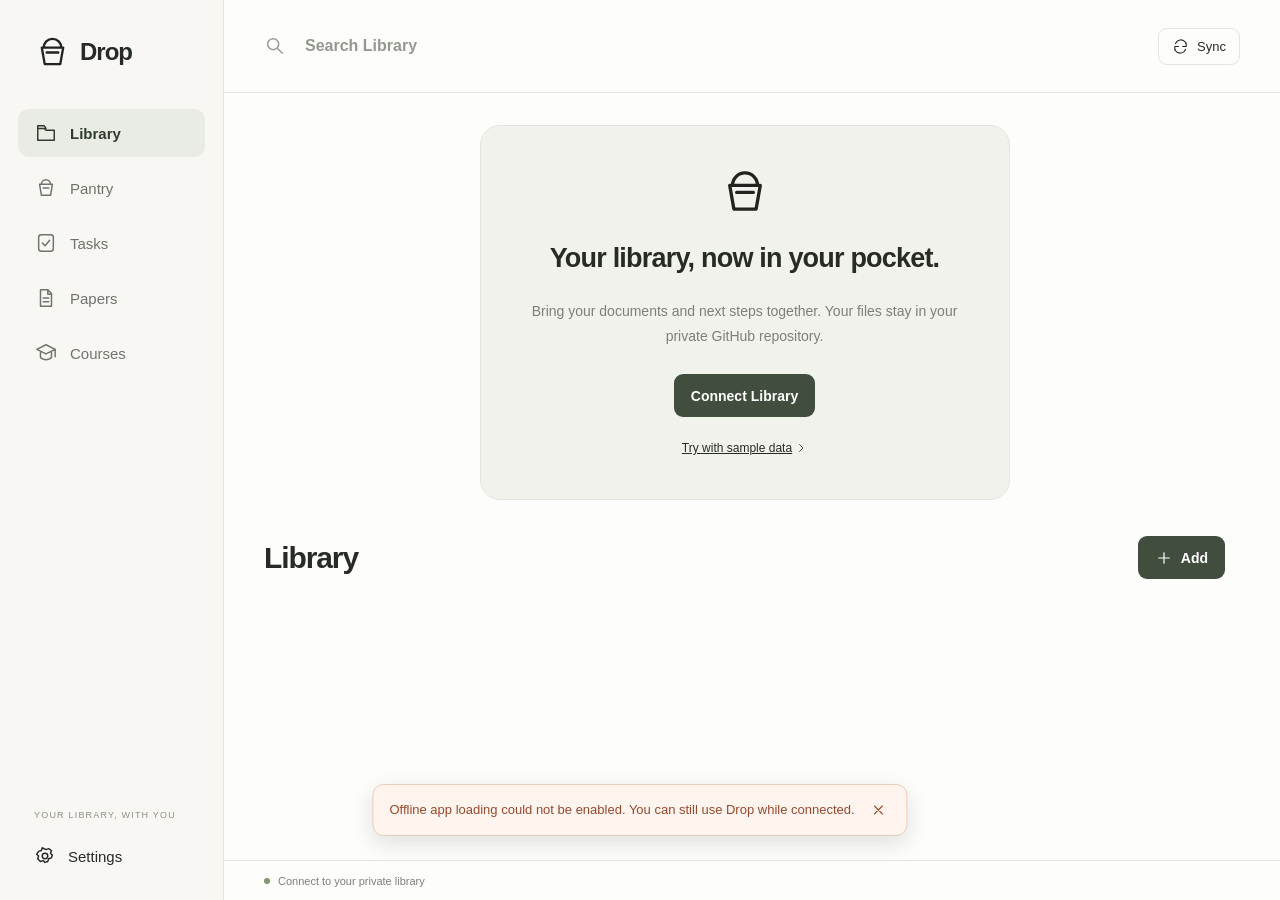
==== index.html @ e24da5ae "Publish Drop mobile preview 0.1.0" ====
<!doctype html>
<html lang="en">
  <head>
    <meta charset="UTF-8" />
    <meta name="viewport" content="width=device-width, initial-scale=1, viewport-fit=cover" />
    <meta name="theme-color" content="#f8f7f4" />
    <meta name="description" content="Your Drop library, ready when you are." />
    <meta name="referrer" content="no-referrer" />
    <meta name="apple-mobile-web-app-capable" content="yes" />
    <meta http-equiv="Content-Security-Policy" content="default-src 'self'; script-src 'self'; style-src 'self' 'unsafe-inline'; img-src 'self' blob: data:; media-src 'self' blob:; connect-src 'self' https://api.github.com ws://127.0.0.1:*; worker-src 'self' blob:; object-src 'none'; frame-src 'self' blob:; base-uri 'self'; form-action 'none'" />
    <link rel="manifest" href="./manifest.webmanifest" />
    <link rel="icon" href="./bucket.svg" type="image/svg+xml" />
    <link rel="apple-touch-icon" href="./icon-180.png" />
    <title>Drop</title>
    <script type="module" crossorigin src="./assets/index-BGeo8nPd.js"></script>
    <link rel="stylesheet" crossorigin href="./assets/index-CR_h5uVX.css">
  </head>
  <body>
    <div id="app"></div>
    <dialog id="dialog"></dialog>
    <div id="announcements" role="status" aria-live="polite"></div>
  </body>
</html>
---- assets/index-CR_h5uVX.css ----
:root{font-family:-apple-system,BlinkMacSystemFont,Segoe UI,sans-serif;color:#272b26;background:#f8f7f4;font-synthesis:none;font-size:15px;--muted:#7c8077;--line:#e4e5de;--accent:#414e3d;--surface:#fff;--radius:14px}.checkbox-label{display:flex;align-items:center;gap:10px;font-size:13px}.checkbox-label input{width:19px;min-height:19px;height:19px;margin:0;accent-color:#414e3d}*{box-sizing:border-box}body{margin:0}button,input,select,textarea{font:inherit}button,a,input,textarea,select{-webkit-tap-highlight-color:transparent}button{cursor:pointer}button:disabled{opacity:.5;cursor:wait}button,a{touch-action:manipulation}button{border:0;background:none;color:inherit}a{color:inherit}svg{width:22px;height:22px;fill:none;stroke:currentColor;stroke-width:1.6;stroke-linecap:round;stroke-linejoin:round;flex-shrink:0}button:focus-visible,a:focus-visible{outline:3px solid #899b77;outline-offset:3px}input:focus,textarea:focus,select:focus{outline:2px solid #899b77;outline-offset:1px}#app{display:grid;grid-template-columns:224px 1fr;height:100vh;height:100dvh;overflow:hidden}.sidebar{padding:34px 18px 24px;border-right:1px solid var(--line);display:flex;flex-direction:column}.brand{display:flex;gap:10px;align-items:center;text-decoration:none;font-size:24px;font-weight:650;letter-spacing:-1px;padding:0 17px 40px}.brand img{width:35px;height:35px}.sidebar nav{display:grid;gap:7px}.sidebar nav button{display:flex;align-items:center;gap:13px;padding:13px 17px;border-radius:11px;text-align:left;color:#6e746b}.sidebar nav button.active{background:#e9ece4;color:#303b2d;font-weight:600}.sidebar nav small{margin-left:auto;background:#dce3d6;border-radius:5px;padding:2px 6px}.sidebar nav small:empty{display:none}.sidebar-bottom{margin-top:auto;display:grid;gap:16px;padding:0 16px}.device-caption{font-size:9px;letter-spacing:1.2px;color:#8c9186}.sidebar-bottom button{display:flex;gap:12px;align-items:center;padding:9px 0}.mobile-brand,.mobile-settings,.bottom-nav{display:none}main{min-width:0;display:flex;flex-direction:column;background:#fdfdfb}.topbar{display:flex;gap:20px;align-items:center;justify-content:space-between;padding:24px 40px;border-bottom:1px solid var(--line);min-height:85px}.search-box{display:flex;align-items:center;gap:11px;color:#979c91;width:min(420px,70%)}.search-box input{border:0;background:none;width:100%;padding:8px;color:#272b26;outline-offset:0}.search-box input::placeholder{color:#94998f}.sync-button{display:flex;align-items:center;gap:8px;border:1px solid var(--line);border-radius:9px;padding:9px 13px;font-size:13px}.sync-button svg{width:17px;height:17px}.content-scroll{flex:1;overflow:auto;padding:32px 40px 50px;overscroll-behavior:contain;scrollbar-gutter:stable}.page-heading{display:flex;align-items:center;justify-content:space-between;margin-bottom:30px;gap:15px}.page-heading h1{font-size:30px;letter-spacing:-1.1px;font-weight:600;margin:0}.page-heading p{margin:8px 0 0;color:var(--muted);font-size:14px}.page-heading p:empty{display:none}.primary{display:inline-flex;align-items:center;justify-content:center;gap:8px;background:var(--accent);color:#fff;border-radius:9px;padding:11px 17px;text-decoration:none;font-size:14px;font-weight:550;min-height:43px}.primary svg{width:18px;height:18px}.secondary{border:1px solid var(--line);background:#fff;border-radius:8px;padding:10px 14px;min-height:42px}.icon-button{width:42px;height:42px;display:inline-flex;justify-content:center;align-items:center;border-radius:9px}.icon-button:hover,.text-button:hover{background:#eef0e9}.text-button{padding:10px;display:inline-flex;align-items:center;gap:8px;border-radius:8px}.folder-grid{display:grid;grid-template-columns:repeat(auto-fill,minmax(210px,1fr));gap:14px;margin-bottom:34px}.folder-card{display:grid;grid-template-columns:1fr auto;gap:8px;text-align:left;border:1px solid var(--line);border-radius:var(--radius);padding:21px;background:var(--surface)}.folder-card>svg:first-child{width:30px;height:30px;color:#738268;margin-bottom:12px;grid-column:1/-1}.folder-card strong{font-size:15px;font-weight:550}.folder-card small{color:var(--muted);font-size:12px;grid-column:1;grid-row:3}.folder-card>svg:last-child{grid-row:2/4;grid-column:2;width:15px;color:#9a9f94;align-self:center}.folder-card:hover{border-color:#b4bea9;background:#fafbf7}.list-label{font-size:12px;color:var(--muted);padding:0 0 12px;border-bottom:1px solid var(--line);display:flex;gap:9px}.list-label span{font-size:11px;padding:1px 5px;background:#eeefe9;border-radius:5px}.file-row{width:100%;display:flex;align-items:center;gap:16px;text-align:left;padding:18px 4px;border-bottom:1px solid #eeefe9}.file-row:hover{background:#f3f5ee}.file-icon{width:42px;height:46px;display:grid;place-items:center;background:#f0f1eb;border-radius:9px;color:#78836e}.file-title{min-width:0;flex:1}.file-title strong{font-size:14px;font-weight:500;display:block;overflow-wrap:anywhere}.file-title small{display:block;color:var(--muted);font-size:12px;margin-top:6px}.file-row>svg{width:15px;color:#9a9f94}.empty{text-align:center;max-width:360px;margin:65px auto;color:var(--muted)}.empty>svg{width:38px;height:38px;color:#939d89}.empty h2{font-size:18px;font-weight:500;letter-spacing:-.3px;color:#555f4e;margin:18px 0 9px}.empty p{font-size:14px;line-height:1.7;margin:0}.breadcrumbs{display:flex;align-items:center;gap:6px;font-size:12px;color:var(--muted);margin-bottom:9px}.breadcrumbs:empty{display:none}.breadcrumbs button{padding:4px}.segmented{display:inline-flex;gap:4px;padding:4px;background:#eff0eb;border-radius:10px;margin-bottom:23px}.segmented button{font-size:13px;padding:8px 17px;border-radius:7px;color:#777e6f}.segmented .selected{background:#fff;color:#394333;box-shadow:0 1px 3px #1525100c}.task-list{border-top:1px solid var(--line)}.task-row{display:flex;align-items:flex-start;gap:15px;padding:23px 0;border-bottom:1px solid var(--line)}.task-check{width:23px;height:23px;border:1.5px solid #c7cebd;border-radius:7px;margin-top:2px;padding:2px;flex-shrink:0}.task-check.checked{background:#607153;border-color:#607153;color:#fff}.task-check svg{width:17px;height:17px}.task-body{flex:1;text-align:left;min-width:0;padding:0}.task-body strong{font-size:16px;font-weight:500;line-height:1.5;overflow-wrap:anywhere}.task-body p{font-size:13px;color:var(--muted);line-height:1.6;margin:6px 0 0;white-space:nowrap;overflow:hidden;text-overflow:ellipsis}.task-meta{display:flex;gap:10px;align-items:center;font-size:11px;color:var(--muted);margin-top:11px}.task-meta:empty{display:none}.due{background:#f0f2e9;color:#657553;border-radius:5px;padding:4px 7px}.due.overdue{background:#faeee5;color:#aa714c}.task-row>.icon-button{margin-top:-7px;color:#929a89}.task-row:has(.checked) strong{text-decoration:line-through;color:#8a9182}#sync-status{font-size:11px;color:var(--muted);display:flex;align-items:center;gap:8px;padding:12px 40px;border-top:1px solid var(--line);min-height:40px}#sync-status.warning{color:#935b3e;background:#fff9f3}#sync-status button{margin-left:auto;font-size:20px;padding:0 7px}.status-dot{width:6px;height:6px;background:#829570;border-radius:50%;flex-shrink:0}.status-dot.pending{background:#bd925d}.status-dot.busy{animation:pulse 1s infinite}.demo-banner{display:flex;gap:12px;justify-content:space-between;align-items:center;font-size:12px;padding:10px 14px;background:#eeefe7;color:#737d64;border-radius:8px;margin-bottom:26px}.demo-banner button{text-decoration:underline;font-size:12px}.connect-card{max-width:530px;padding:40px 32px;background:#f1f2ec;border:1px solid var(--line);border-radius:20px;margin:0 auto 36px;text-align:center}.connect-card img{width:50px}.connect-card h2{font-size:27px;letter-spacing:-.8px;font-weight:550;line-height:1.3}.connect-card p{font-size:14px;line-height:1.8;color:var(--muted);margin-bottom:25px}.connect-card>a{display:flex;justify-content:center;align-items:center;font-size:12px;gap:3px;margin-top:20px}.connect-card>a svg{width:12px}dialog{border:1px solid var(--line);border-radius:20px;background:#fdfdfb;width:min(510px,calc(100vw - 28px));max-height:calc(100dvh - 40px);padding:32px;box-shadow:0 25px 100px #18201522;color:inherit;overscroll-behavior:contain}dialog::backdrop{background:#1a24184a;-webkit-backdrop-filter:blur(3px);backdrop-filter:blur(3px)}dialog h2{font-size:23px;letter-spacing:-.7px;margin:0 36px 20px 0;font-weight:550}dialog h3{font-size:14px;font-weight:600;margin:0 0 10px}dialog p{font-size:13px;line-height:1.7;color:#727a69}dialog .dialog-close{position:absolute;right:12px;top:12px;color:#7d8673}form{display:grid;gap:20px;margin-top:24px}label{display:grid;gap:9px;font-size:12px;font-weight:550}input,select,textarea{width:100%;border:1px solid #dfe3d7;border-radius:8px;padding:12px;background:#fff;color:inherit;font-size:16px;min-height:44px}textarea{resize:vertical;line-height:1.65;font-weight:400}input[type=file]{font-size:13px;padding:14px 10px}form>p{margin:0}.optional{display:inline;color:#8a9380;font-weight:400}#form-error{color:#aa523c;font-size:13px;line-height:1.5}#form-error:empty{display:none}.muted{color:var(--muted)}.small{font-size:11px!important;line-height:1.7}.settings-section{border-bottom:1px solid var(--line);padding:18px 0}.settings-section:first-of-type{padding-top:0}.version{font-size:11px;color:var(--muted);padding-top:20px}.add-menu{display:grid;gap:9px}.add-menu>button{display:flex;gap:14px;align-items:center;text-align:left;min-height:67px;padding:12px;border:1px solid var(--line);border-radius:10px}.add-menu>button>span{flex:1;font-size:14px}.add-menu small{display:block;margin-top:5px;color:var(--muted);font-size:11px}.add-menu>button>svg:last-child{width:15px}.toast{position:fixed;z-index:10;bottom:64px;left:50%;transform:translate(-50%);max-width:min(560px,calc(100vw - 28px));width:max-content;display:flex;align-items:center;gap:12px;background:#394432;color:#fff;padding:13px 16px;border-radius:11px;box-shadow:0 7px 22px #1a241822;font-size:13px;line-height:1.5}.toast.error{background:#fff5ee;color:#95492e;border:1px solid #ecccb7}.toast button{display:flex;padding:4px}.toast svg{width:16px;height:16px}.preview-dialog{width:min(850px,calc(100vw - 20px));padding:52px 25px 25px}.image-preview{display:block;max-width:100%;max-height:65vh;object-fit:contain;margin:0 auto;background:#f0f1eb;border-radius:9px}.text-preview{white-space:pre-wrap;overflow-wrap:anywhere;font-family:ui-monospace,SFMono-Regular,monospace;font-size:13px;line-height:1.8;padding:20px;background:#f3f4ee;border-radius:10px;max-height:60vh;overflow:auto}.preview-content video,.preview-content audio{width:100%;max-height:60vh}.link-preview{padding:20px 0}.link-preview h2{margin:10px 0;font-size:26px}.link-preview p{overflow-wrap:anywhere;font-size:13px}.eyebrow{font-size:10px;text-transform:uppercase;letter-spacing:1.3px;color:#7c8870}.note-section{border-top:1px solid var(--line);padding-top:20px;margin-top:25px}.note-heading{display:flex;justify-content:space-between;align-items:center}.note-heading span{font-size:10px;color:#7e8d6d}.note-section textarea{margin:5px 0 10px}.note-section button{font-size:12px}.preview-unavailable{text-align:center;padding:35px 10px;font-size:17px!important;overflow-wrap:anywhere}.preview-unavailable span{font-size:12px}.attachments{display:grid;gap:7px}.attachments button{display:flex;gap:10px;align-items:center;text-align:left;font-size:12px}.pdf-preview{background:#e8e9e3;padding:5px}.pdf-page{margin-bottom:8px;background:#fff;text-align:center;font-size:12px;color:#8b9380;overflow:hidden}.pdf-page canvas{display:block}.paper-info{padding-top:20px}.paper-info p{white-space:pre-wrap}.loading{padding:40px;text-align:center}@keyframes pulse{50%{opacity:.3}}@media(prefers-reduced-motion:reduce){*{animation:none!important;scroll-behavior:auto!important}}@media(max-width:700px){#app{display:flex;flex-direction:column}.sidebar{display:none}main{flex:1;min-height:0}.topbar{padding:12px 19px;gap:10px;min-height:67px;flex-wrap:wrap}.mobile-brand{display:flex;align-items:center;gap:7px;font-size:19px;font-weight:650;letter-spacing:-.5px;flex:1}.mobile-brand img{width:25px;height:25px}.mobile-settings{display:inline-flex;width:35px;height:35px}.search-box{order:4;width:100%;background:#f0f1eb;border-radius:9px;padding:0 10px;margin-top:3px}.search-box input{font-size:14px;padding:10px 0;min-height:39px}.search-box svg{width:17px}.sync-button{border:0;padding:9px 0 9px 5px;font-size:12px;gap:5px}.content-scroll{padding:25px 20px 30px;scrollbar-gutter:auto}.page-heading{margin-bottom:24px}.page-heading h1{font-size:29px}.page-heading p{font-size:12px;max-width:210px;line-height:1.6}.primary{font-size:13px;padding:10px 13px}.folder-grid{grid-template-columns:repeat(2,minmax(0,1fr));gap:10px;margin-bottom:28px}.folder-card{padding:16px 13px;gap:7px}.folder-card strong{font-size:13px;overflow-wrap:anywhere;line-height:1.5}.folder-card>svg:first-child{width:26px;height:26px;margin-bottom:8px}.folder-card small{font-size:10px}.folder-card>svg:last-child{display:none}.file-row{gap:12px;padding:17px 0}.file-icon{width:37px;height:42px}.file-title strong{font-size:13px;line-height:1.5}.file-title small{font-size:11px;line-height:1.6}.bottom-nav{display:flex;justify-content:space-around;flex-shrink:0;border-top:1px solid var(--line);background:#fafbf7;padding:8px 3px max(8px,env(safe-area-inset-bottom))}.bottom-nav button{display:flex;flex-direction:column;gap:5px;align-items:center;min-width:60px;padding:5px 2px;color:#969f8d;font-size:9px}.bottom-nav button.active{color:#35482c;font-weight:600}.bottom-nav svg{width:23px;height:23px}.bottom-nav button.active svg{stroke-width:2}.task-row{gap:12px;padding:21px 0}.task-body strong{font-size:14px}.task-body p{font-size:12px}.task-check{width:22px;height:22px}.task-row>.icon-button{width:25px}.demo-banner{font-size:10px;padding:10px;gap:10px;line-height:1.5}.demo-banner button{font-size:10px}.connect-card{padding:28px 20px;margin-bottom:25px}.connect-card h2{font-size:24px}.connect-card p{font-size:12px}.content-scroll:has(.connect-card) .page-heading{display:none}#sync-status{padding:9px 20px;font-size:10px;line-height:1.5;min-height:34px}.toast{bottom:100px}dialog{padding:26px 22px;max-height:calc(100dvh - 24px);border-radius:17px}dialog h2{font-size:22px}.preview-dialog{width:calc(100vw - 12px);padding:50px 14px 22px}.text-preview{font-size:12px;padding:16px}.note-section{padding:18px 6px 0}.empty{margin:55px auto}.link-preview{padding:12px}.link-preview h2{font-size:23px}.settings-section p{overflow-wrap:anywhere}}.topbar .mobile-settings{display:none}@media(max-width:700px){.topbar .mobile-settings{display:inline-flex}}
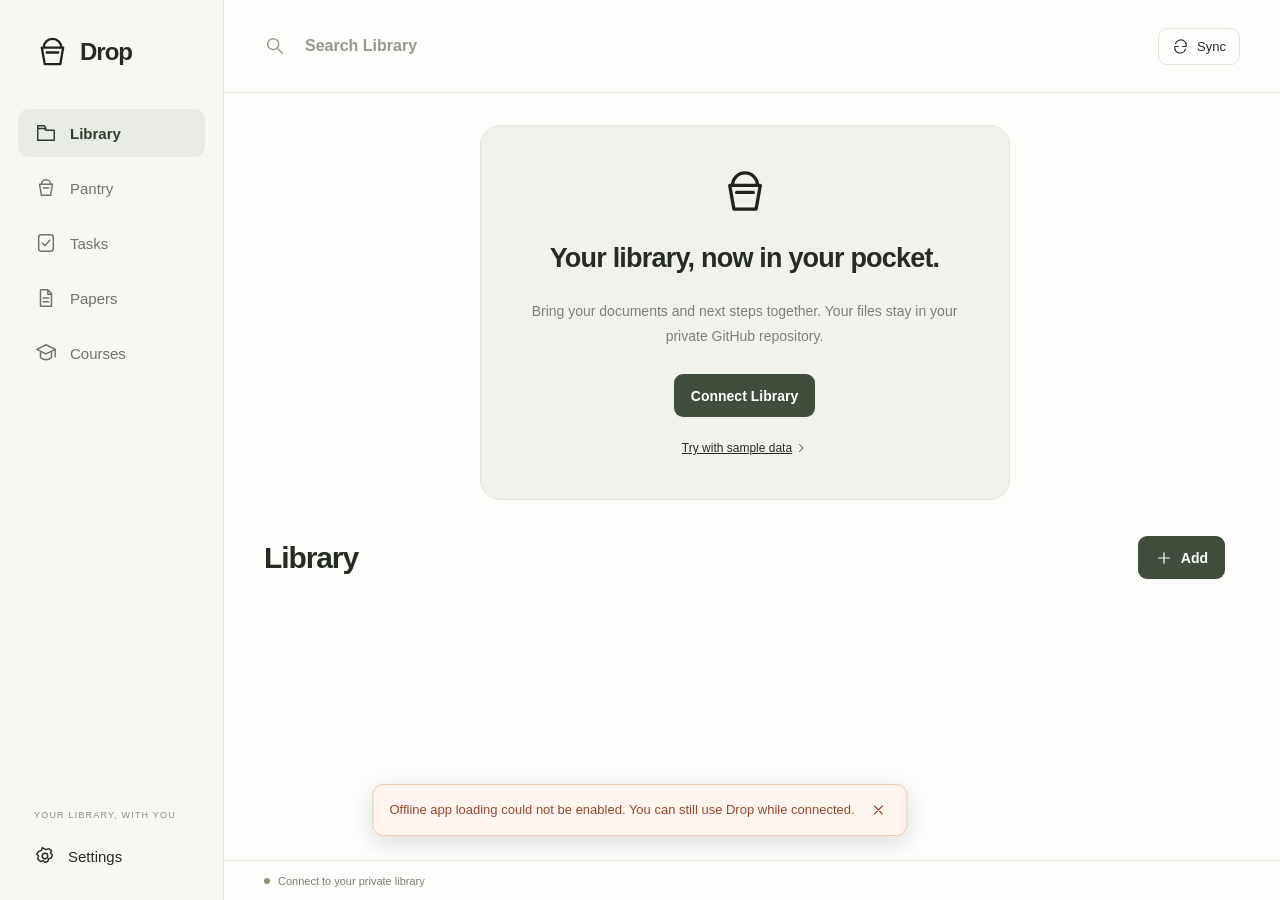
==== commit 7f6e1f74: "Fix GitHub connection in mobile preview 0.1.1" ====
--- a/index.html
+++ b/index.html
@@ -12,7 +12,7 @@
     <link rel="icon" href="./bucket.svg" type="image/svg+xml" />
     <link rel="apple-touch-icon" href="./icon-180.png" />
     <title>Drop</title>
-    <script type="module" crossorigin src="./assets/index-BGeo8nPd.js"></script>
+    <script type="module" crossorigin src="./assets/index-hInmssNo.js"></script>
     <link rel="stylesheet" crossorigin href="./assets/index-CR_h5uVX.css">
   </head>
   <body>
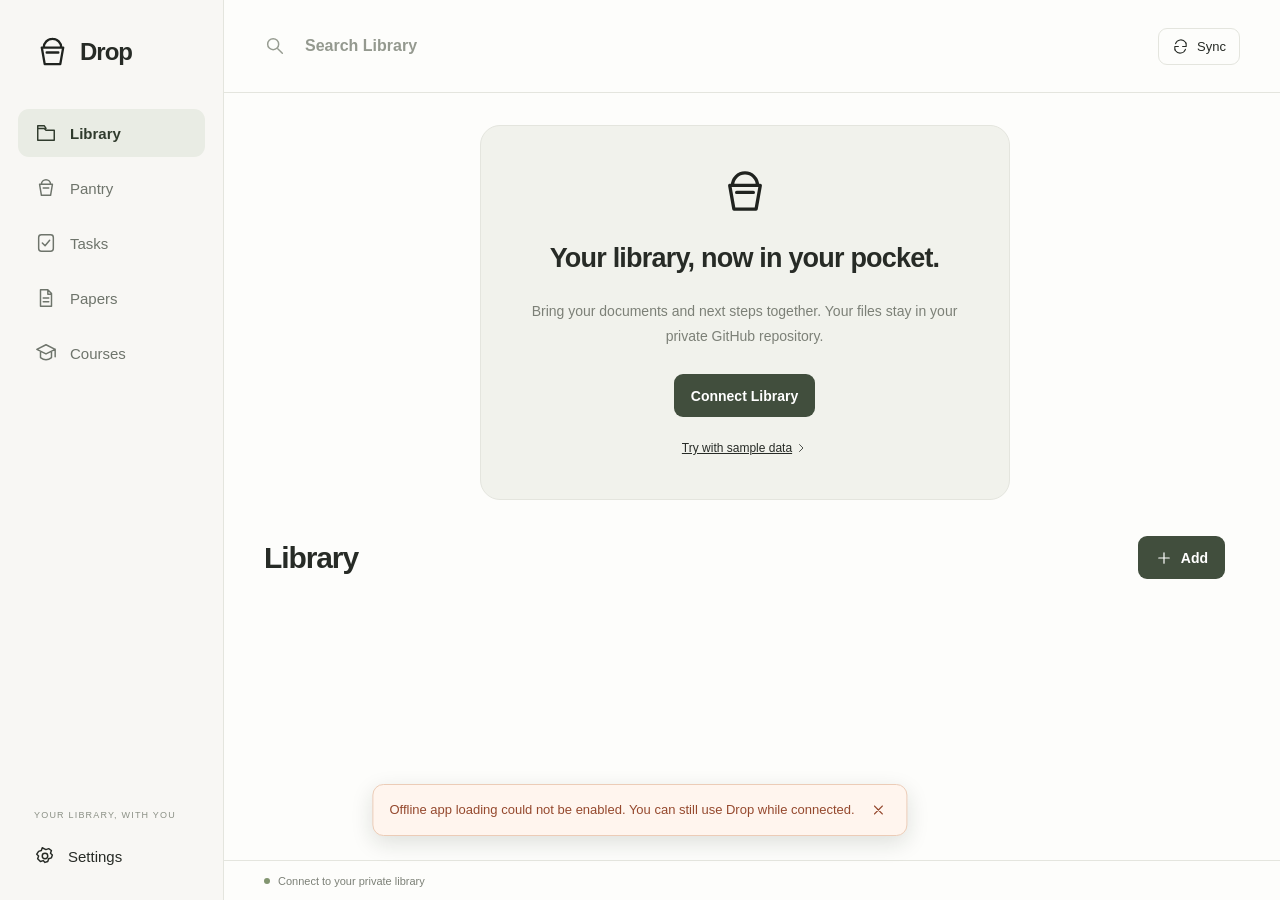
==== commit 283ea08e: "Fix shortcut installation page routing in mobile preview 0.1.3" ====
--- a/index.html
+++ b/index.html
@@ -12,7 +12,7 @@
     <link rel="icon" href="./bucket.svg" type="image/svg+xml" />
     <link rel="apple-touch-icon" href="./icon-180.png" />
     <title>Drop</title>
-    <script type="module" crossorigin src="./assets/index-hInmssNo.js"></script>
+    <script type="module" crossorigin src="./assets/index-DLsq2mRE.js"></script>
     <link rel="stylesheet" crossorigin href="./assets/index-CR_h5uVX.css">
   </head>
   <body>
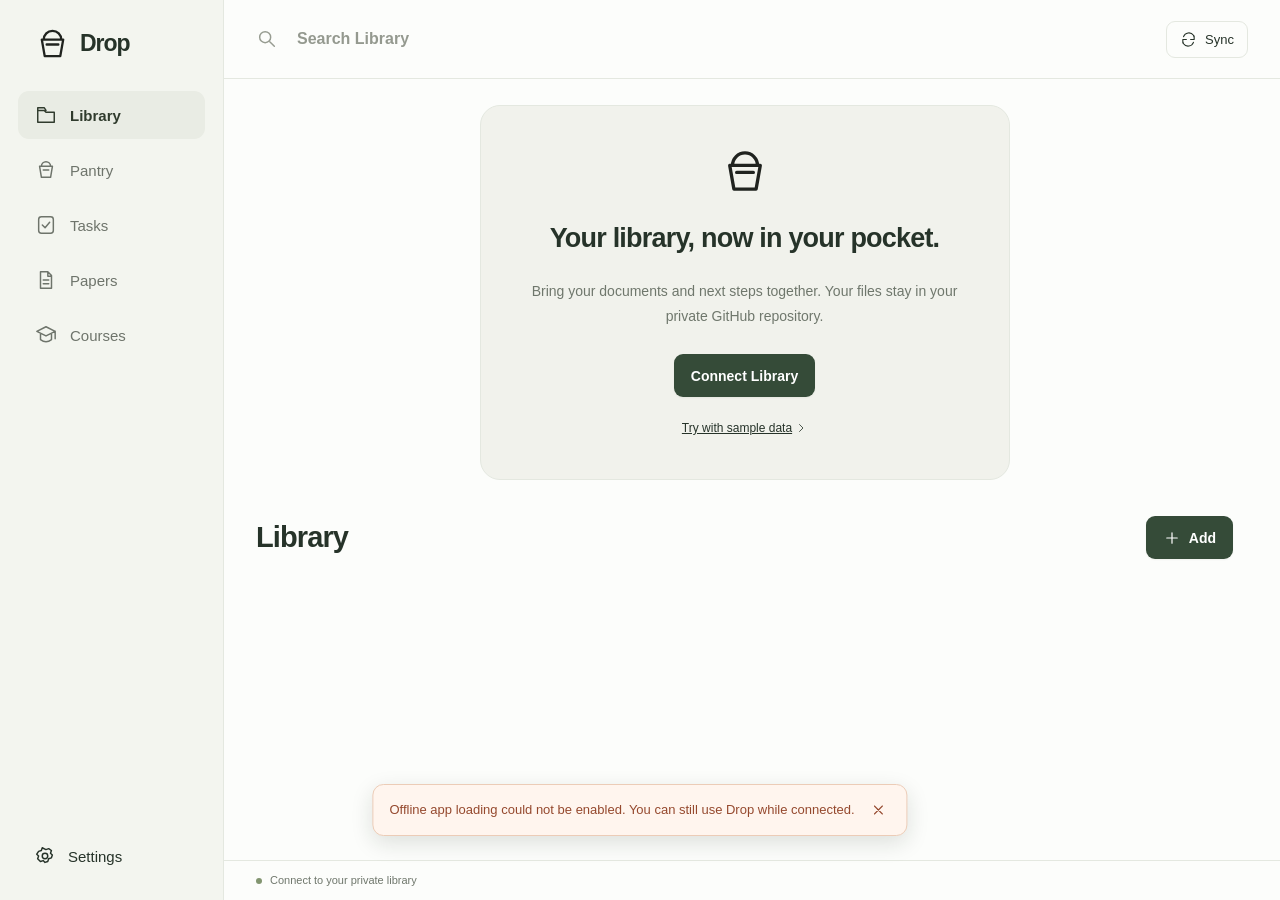
==== commit 3f8a5bcc: "Publish mobile 0.1.4 with polished Tasks and multi-select deletion" ====
--- a/index.html
+++ b/index.html
@@ -12,8 +12,8 @@
     <link rel="icon" href="./bucket.svg" type="image/svg+xml" />
     <link rel="apple-touch-icon" href="./icon-180.png" />
     <title>Drop</title>
-    <script type="module" crossorigin src="./assets/index-DLsq2mRE.js"></script>
-    <link rel="stylesheet" crossorigin href="./assets/index-CR_h5uVX.css">
+    <script type="module" crossorigin src="./assets/index-TCDEDkCy.js"></script>
+    <link rel="stylesheet" crossorigin href="./assets/index-e600nUHc.css">
   </head>
   <body>
     <div id="app"></div>
--- a/assets/index-e600nUHc.css
+++ b/assets/index-e600nUHc.css
@@ -0,0 +1 @@
+:root{font-family:-apple-system,BlinkMacSystemFont,Segoe UI,sans-serif;color:#272b26;background:#f8f7f4;font-synthesis:none;font-size:15px;--muted:#7c8077;--line:#e4e5de;--accent:#414e3d;--surface:#fff;--radius:14px}.checkbox-label{display:flex;align-items:center;gap:10px;font-size:13px}.checkbox-label input{width:19px;min-height:19px;height:19px;margin:0;accent-color:#414e3d}*{box-sizing:border-box}body{margin:0}button,input,select,textarea{font:inherit}button,a,input,textarea,select{-webkit-tap-highlight-color:transparent}button{cursor:pointer}button:disabled{opacity:.5;cursor:wait}button,a{touch-action:manipulation}button{border:0;background:none;color:inherit}a{color:inherit}svg{width:22px;height:22px;fill:none;stroke:currentColor;stroke-width:1.6;stroke-linecap:round;stroke-linejoin:round;flex-shrink:0}button:focus-visible,a:focus-visible{outline:3px solid #899b77;outline-offset:3px}input:focus,textarea:focus,select:focus{outline:2px solid #899b77;outline-offset:1px}#app{display:grid;grid-template-columns:224px 1fr;height:100vh;height:100dvh;overflow:hidden}.sidebar{padding:34px 18px 24px;border-right:1px solid var(--line);display:flex;flex-direction:column}.brand{display:flex;gap:10px;align-items:center;text-decoration:none;font-size:24px;font-weight:650;letter-spacing:-1px;padding:0 17px 40px}.brand img{width:35px;height:35px}.sidebar nav{display:grid;gap:7px}.sidebar nav button{display:flex;align-items:center;gap:13px;padding:13px 17px;border-radius:11px;text-align:left;color:#6e746b}.sidebar nav button.active{background:#e9ece4;color:#303b2d;font-weight:600}.sidebar nav small{margin-left:auto;background:#dce3d6;border-radius:5px;padding:2px 6px}.sidebar nav small:empty{display:none}.sidebar-bottom{margin-top:auto;display:grid;gap:16px;padding:0 16px}.device-caption{font-size:9px;letter-spacing:1.2px;color:#8c9186}.sidebar-bottom button{display:flex;gap:12px;align-items:center;padding:9px 0}.mobile-brand,.mobile-settings,.bottom-nav{display:none}main{min-width:0;display:flex;flex-direction:column;background:#fdfdfb}.topbar{display:flex;gap:20px;align-items:center;justify-content:space-between;padding:24px 40px;border-bottom:1px solid var(--line);min-height:85px}.search-box{display:flex;align-items:center;gap:11px;color:#979c91;width:min(420px,70%)}.search-box input{border:0;background:none;width:100%;padding:8px;color:#272b26;outline-offset:0}.search-box input::placeholder{color:#94998f}.sync-button{display:flex;align-items:center;gap:8px;border:1px solid var(--line);border-radius:9px;padding:9px 13px;font-size:13px}.sync-button svg{width:17px;height:17px}.content-scroll{flex:1;overflow:auto;padding:32px 40px 50px;overscroll-behavior:contain;scrollbar-gutter:stable}.page-heading{display:flex;align-items:center;justify-content:space-between;margin-bottom:30px;gap:15px}.page-heading h1{font-size:30px;letter-spacing:-1.1px;font-weight:600;margin:0}.page-heading p{margin:8px 0 0;color:var(--muted);font-size:14px}.page-heading p:empty{display:none}.primary{display:inline-flex;align-items:center;justify-content:center;gap:8px;background:var(--accent);color:#fff;border-radius:9px;padding:11px 17px;text-decoration:none;font-size:14px;font-weight:550;min-height:43px}.primary svg{width:18px;height:18px}.secondary{border:1px solid var(--line);background:#fff;border-radius:8px;padding:10px 14px;min-height:42px}.icon-button{width:42px;height:42px;display:inline-flex;justify-content:center;align-items:center;border-radius:9px}.icon-button:hover,.text-button:hover{background:#eef0e9}.text-button{padding:10px;display:inline-flex;align-items:center;gap:8px;border-radius:8px}.folder-grid{display:grid;grid-template-columns:repeat(auto-fill,minmax(210px,1fr));gap:14px;margin-bottom:34px}.folder-card{display:grid;grid-template-columns:1fr auto;gap:8px;text-align:left;border:1px solid var(--line);border-radius:var(--radius);padding:21px;background:var(--surface)}.folder-card>svg:first-child{width:30px;height:30px;color:#738268;margin-bottom:12px;grid-column:1/-1}.folder-card strong{font-size:15px;font-weight:550}.folder-card small{color:var(--muted);font-size:12px;grid-column:1;grid-row:3}.folder-card>svg:last-child{grid-row:2/4;grid-column:2;width:15px;color:#9a9f94;align-self:center}.folder-card:hover{border-color:#b4bea9;background:#fafbf7}.list-label{font-size:12px;color:var(--muted);padding:0 0 12px;border-bottom:1px solid var(--line);display:flex;gap:9px}.list-label span{font-size:11px;padding:1px 5px;background:#eeefe9;border-radius:5px}.file-row{width:100%;display:flex;align-items:center;gap:16px;text-align:left;padding:18px 4px;border-bottom:1px solid #eeefe9}.file-row:hover{background:#f3f5ee}.file-icon{width:42px;height:46px;display:grid;place-items:center;background:#f0f1eb;border-radius:9px;color:#78836e}.file-title{min-width:0;flex:1}.file-title strong{font-size:14px;font-weight:500;display:block;overflow-wrap:anywhere}.file-title small{display:block;color:var(--muted);font-size:12px;margin-top:6px}.file-row>svg{width:15px;color:#9a9f94}.empty{text-align:center;max-width:360px;margin:65px auto;color:var(--muted)}.empty>svg{width:38px;height:38px;color:#939d89}.empty h2{font-size:18px;font-weight:500;letter-spacing:-.3px;color:#555f4e;margin:18px 0 9px}.empty p{font-size:14px;line-height:1.7;margin:0}.breadcrumbs{display:flex;align-items:center;gap:6px;font-size:12px;color:var(--muted);margin-bottom:9px}.breadcrumbs:empty{display:none}.breadcrumbs button{padding:4px}.segmented{display:inline-flex;gap:4px;padding:4px;background:#eff0eb;border-radius:10px;margin-bottom:23px}.segmented button{font-size:13px;padding:8px 17px;border-radius:7px;color:#777e6f}.segmented .selected{background:#fff;color:#394333;box-shadow:0 1px 3px #1525100c}.task-list{border-top:1px solid var(--line)}.task-row{display:flex;align-items:flex-start;gap:15px;padding:23px 0;border-bottom:1px solid var(--line)}.task-check{width:23px;height:23px;border:1.5px solid #c7cebd;border-radius:7px;margin-top:2px;padding:2px;flex-shrink:0}.task-check.checked{background:#607153;border-color:#607153;color:#fff}.task-check svg{width:17px;height:17px}.task-body{flex:1;text-align:left;min-width:0;padding:0}.task-body strong{font-size:16px;font-weight:500;line-height:1.5;overflow-wrap:anywhere}.task-body p{font-size:13px;color:var(--muted);line-height:1.6;margin:6px 0 0;white-space:nowrap;overflow:hidden;text-overflow:ellipsis}.task-meta{display:flex;gap:10px;align-items:center;font-size:11px;color:var(--muted);margin-top:11px}.task-meta:empty{display:none}.due{background:#f0f2e9;color:#657553;border-radius:5px;padding:4px 7px}.due.overdue{background:#faeee5;color:#aa714c}.task-row>.icon-button{margin-top:-7px;color:#929a89}.task-row:has(.checked) strong{text-decoration:line-through;color:#8a9182}#sync-status{font-size:11px;color:var(--muted);display:flex;align-items:center;gap:8px;padding:12px 40px;border-top:1px solid var(--line);min-height:40px}#sync-status.warning{color:#935b3e;background:#fff9f3}#sync-status button{margin-left:auto;font-size:20px;padding:0 7px}.status-dot{width:6px;height:6px;background:#829570;border-radius:50%;flex-shrink:0}.status-dot.pending{background:#bd925d}.status-dot.busy{animation:pulse 1s infinite}.demo-banner{display:flex;gap:12px;justify-content:space-between;align-items:center;font-size:12px;padding:10px 14px;background:#eeefe7;color:#737d64;border-radius:8px;margin-bottom:26px}.demo-banner button{text-decoration:underline;font-size:12px}.connect-card{max-width:530px;padding:40px 32px;background:#f1f2ec;border:1px solid var(--line);border-radius:20px;margin:0 auto 36px;text-align:center}.connect-card img{width:50px}.connect-card h2{font-size:27px;letter-spacing:-.8px;font-weight:550;line-height:1.3}.connect-card p{font-size:14px;line-height:1.8;color:var(--muted);margin-bottom:25px}.connect-card>a{display:flex;justify-content:center;align-items:center;font-size:12px;gap:3px;margin-top:20px}.connect-card>a svg{width:12px}dialog{border:1px solid var(--line);border-radius:20px;background:#fdfdfb;width:min(510px,calc(100vw - 28px));max-height:calc(100dvh - 40px);padding:32px;box-shadow:0 25px 100px #18201522;color:inherit;overscroll-behavior:contain}dialog::backdrop{background:#1a24184a;-webkit-backdrop-filter:blur(3px);backdrop-filter:blur(3px)}dialog h2{font-size:23px;letter-spacing:-.7px;margin:0 36px 20px 0;font-weight:550}dialog h3{font-size:14px;font-weight:600;margin:0 0 10px}dialog p{font-size:13px;line-height:1.7;color:#727a69}dialog .dialog-close{position:absolute;right:12px;top:12px;color:#7d8673}form{display:grid;gap:20px;margin-top:24px}label{display:grid;gap:9px;font-size:12px;font-weight:550}input,select,textarea{width:100%;border:1px solid #dfe3d7;border-radius:8px;padding:12px;background:#fff;color:inherit;font-size:16px;min-height:44px}textarea{resize:vertical;line-height:1.65;font-weight:400}input[type=file]{font-size:13px;padding:14px 10px}form>p{margin:0}.optional{display:inline;color:#8a9380;font-weight:400}#form-error{color:#aa523c;font-size:13px;line-height:1.5}#form-error:empty{display:none}.muted{color:var(--muted)}.small{font-size:11px!important;line-height:1.7}.settings-section{border-bottom:1px solid var(--line);padding:18px 0}.settings-section:first-of-type{padding-top:0}.version{font-size:11px;color:var(--muted);padding-top:20px}.add-menu{display:grid;gap:9px}.add-menu>button{display:flex;gap:14px;align-items:center;text-align:left;min-height:67px;padding:12px;border:1px solid var(--line);border-radius:10px}.add-menu>button>span{flex:1;font-size:14px}.add-menu small{display:block;margin-top:5px;color:var(--muted);font-size:11px}.add-menu>button>svg:last-child{width:15px}.toast{position:fixed;z-index:10;bottom:64px;left:50%;transform:translate(-50%);max-width:min(560px,calc(100vw - 28px));width:max-content;display:flex;align-items:center;gap:12px;background:#394432;color:#fff;padding:13px 16px;border-radius:11px;box-shadow:0 7px 22px #1a241822;font-size:13px;line-height:1.5}.toast.error{background:#fff5ee;color:#95492e;border:1px solid #ecccb7}.toast button{display:flex;padding:4px}.toast svg{width:16px;height:16px}.preview-dialog{width:min(850px,calc(100vw - 20px));padding:52px 25px 25px}.image-preview{display:block;max-width:100%;max-height:65vh;object-fit:contain;margin:0 auto;background:#f0f1eb;border-radius:9px}.text-preview{white-space:pre-wrap;overflow-wrap:anywhere;font-family:ui-monospace,SFMono-Regular,monospace;font-size:13px;line-height:1.8;padding:20px;background:#f3f4ee;border-radius:10px;max-height:60vh;overflow:auto}.preview-content video,.preview-content audio{width:100%;max-height:60vh}.link-preview{padding:20px 0}.link-preview h2{margin:10px 0;font-size:26px}.link-preview p{overflow-wrap:anywhere;font-size:13px}.eyebrow{font-size:10px;text-transform:uppercase;letter-spacing:1.3px;color:#7c8870}.note-section{border-top:1px solid var(--line);padding-top:20px;margin-top:25px}.note-heading{display:flex;justify-content:space-between;align-items:center}.note-heading span{font-size:10px;color:#7e8d6d}.note-section textarea{margin:5px 0 10px}.note-section button{font-size:12px}.preview-unavailable{text-align:center;padding:35px 10px;font-size:17px!important;overflow-wrap:anywhere}.preview-unavailable span{font-size:12px}.attachments{display:grid;gap:7px}.attachments button{display:flex;gap:10px;align-items:center;text-align:left;font-size:12px}.pdf-preview{background:#e8e9e3;padding:5px}.pdf-page{margin-bottom:8px;background:#fff;text-align:center;font-size:12px;color:#8b9380;overflow:hidden}.pdf-page canvas{display:block}.paper-info{padding-top:20px}.paper-info p{white-space:pre-wrap}.loading{padding:40px;text-align:center}@keyframes pulse{50%{opacity:.3}}@media(prefers-reduced-motion:reduce){*{animation:none!important;scroll-behavior:auto!important}}@media(max-width:700px){#app{display:flex;flex-direction:column}.sidebar{display:none}main{flex:1;min-height:0}.topbar{padding:12px 19px;gap:10px;min-height:67px;flex-wrap:wrap}.mobile-brand{display:flex;align-items:center;gap:7px;font-size:19px;font-weight:650;letter-spacing:-.5px;flex:1}.mobile-brand img{width:25px;height:25px}.mobile-settings{display:inline-flex;width:35px;height:35px}.search-box{order:4;width:100%;background:#f0f1eb;border-radius:9px;padding:0 10px;margin-top:3px}.search-box input{font-size:14px;padding:10px 0;min-height:39px}.search-box svg{width:17px}.sync-button{border:0;padding:9px 0 9px 5px;font-size:12px;gap:5px}.content-scroll{padding:25px 20px 30px;scrollbar-gutter:auto}.page-heading{margin-bottom:24px}.page-heading h1{font-size:29px}.page-heading p{font-size:12px;max-width:210px;line-height:1.6}.primary{font-size:13px;padding:10px 13px}.folder-grid{grid-template-columns:repeat(2,minmax(0,1fr));gap:10px;margin-bottom:28px}.folder-card{padding:16px 13px;gap:7px}.folder-card strong{font-size:13px;overflow-wrap:anywhere;line-height:1.5}.folder-card>svg:first-child{width:26px;height:26px;margin-bottom:8px}.folder-card small{font-size:10px}.folder-card>svg:last-child{display:none}.file-row{gap:12px;padding:17px 0}.file-icon{width:37px;height:42px}.file-title strong{font-size:13px;line-height:1.5}.file-title small{font-size:11px;line-height:1.6}.bottom-nav{display:flex;justify-content:space-around;flex-shrink:0;border-top:1px solid var(--line);background:#fafbf7;padding:8px 3px max(8px,env(safe-area-inset-bottom))}.bottom-nav button{display:flex;flex-direction:column;gap:5px;align-items:center;min-width:60px;padding:5px 2px;color:#969f8d;font-size:9px}.bottom-nav button.active{color:#35482c;font-weight:600}.bottom-nav svg{width:23px;height:23px}.bottom-nav button.active svg{stroke-width:2}.task-row{gap:12px;padding:21px 0}.task-body strong{font-size:14px}.task-body p{font-size:12px}.task-check{width:22px;height:22px}.task-row>.icon-button{width:25px}.demo-banner{font-size:10px;padding:10px;gap:10px;line-height:1.5}.demo-banner button{font-size:10px}.connect-card{padding:28px 20px;margin-bottom:25px}.connect-card h2{font-size:24px}.connect-card p{font-size:12px}.content-scroll:has(.connect-card) .page-heading{display:none}#sync-status{padding:9px 20px;font-size:10px;line-height:1.5;min-height:34px}.toast{bottom:100px}dialog{padding:26px 22px;max-height:calc(100dvh - 24px);border-radius:17px}dialog h2{font-size:22px}.preview-dialog{width:calc(100vw - 12px);padding:50px 14px 22px}.text-preview{font-size:12px;padding:16px}.note-section{padding:18px 6px 0}.empty{margin:55px auto}.link-preview{padding:12px}.link-preview h2{font-size:23px}.settings-section p{overflow-wrap:anywhere}}.topbar .mobile-settings{display:none}@media(max-width:700px){.topbar .mobile-settings{display:inline-flex}}.settings-buttons{display:flex;align-items:center;gap:7px;flex-wrap:wrap}.settings-link{display:flex;align-items:center;gap:10px;border:1px solid var(--line);border-radius:9px;padding:12px;text-decoration:none;font-size:13px;background:#f6f8f2}.settings-link span{flex:1}.settings-link small{display:block;font-size:11px;color:var(--muted);margin-top:5px}.settings-link svg{width:17px}.settings-dialog .version{padding-top:16px}[hidden]{display:none!important}dialog{max-width:none}.page-heading>div:first-child{min-width:0}.page-heading h1{overflow-wrap:anywhere}button:focus-visible,a:focus-visible{outline-width:2px;outline-offset:2px}:root{--muted:#6f776c;--line:#e4e8e0;--accent:#354b38;background:#f5f7f2;color:#263329}.sidebar{background:#f3f5ef;padding-top:26px}.brand{padding-bottom:30px;font-size:23px}.sidebar-bottom .device-caption{display:none}main{background:#fcfdfb}.topbar{padding:17px 32px;min-height:72px;background:#fcfdfbf2}.content-scroll{padding:26px 32px 40px;overflow-anchor:none}.page-heading{margin-bottom:23px}.page-heading h1{font-size:29px;letter-spacing:-.9px}.heading-actions{display:flex;align-items:center;gap:8px;flex-shrink:0}.heading-actions>.text-button{min-height:43px;font-size:13px;font-weight:550}.primary{box-shadow:0 1px 2px #1525120d}.primary:hover{background:#29422d}.secondary:hover{background:#f4f7f1}.folder-grid{display:flex;flex-direction:column;gap:0;margin-bottom:26px;border:1px solid var(--line);border-radius:12px;overflow:hidden;background:#fff}.folder-card{position:relative;display:flex;align-items:center;gap:13px;border:0;border-radius:0;padding:16px 17px;min-height:67px;border-bottom:1px solid var(--line)}.folder-card:last-child{border-bottom:0}.folder-card>svg:first-of-type{width:24px;height:24px;margin:0;color:#73866b;grid-column:auto}.folder-card strong{flex:1;font-size:14px;line-height:1.5;overflow-wrap:anywhere;min-width:0}.folder-card small{font-size:11px;white-space:nowrap}.folder-card>svg:last-child{display:block;width:14px}.file-list{border-top:0}.file-row{padding:14px 8px;border-radius:5px}.file-icon{background:#eef2e9;color:#64755c;border:1px solid #e4e9dd;width:36px;height:42px}.file-icon svg{width:21px}.file-title small{margin-top:4px}.file-title strong{line-height:1.5}.list-label{font-size:11px;padding-left:8px;padding-right:8px}.selection-bar{display:flex;align-items:center;gap:12px;position:sticky;top:-1px;z-index:2;background:#edf2e9;border:1px solid #dfe7d7;border-radius:10px;padding:8px 10px;margin-bottom:17px;font-size:12px}.selection-bar strong{flex:1;font-weight:550}.selection-bar button{padding:8px;min-height:36px;border-radius:6px}.selection-bar button:hover{background:#e2eadb}.selection-marker{border:1.5px solid #b4c0ac;width:21px;height:21px;border-radius:6px;display:grid;place-items:center;flex-shrink:0;font-size:13px}.file-selected{background:#edf3e7!important}.file-selected .selection-marker{color:#fff;background:var(--accent);border-color:var(--accent)}.file-row:has(.selection-marker)>.file-icon,.folder-card:has(.selection-marker)>svg:first-of-type{display:none}.folder-card:disabled{cursor:default;opacity:.55}.danger{color:#ac4141!important}.danger-fill{background:#ac4141}.danger-fill:hover{background:#963535}.delete-names{padding:14px 18px 14px 34px;line-height:1.8;background:#f2f4ee;border-radius:9px;font-size:13px;overflow-wrap:anywhere}.delete-actions{display:flex;justify-content:flex-end;gap:10px;margin-top:25px}.delete-dialog h2{overflow-wrap:anywhere;line-height:1.35}.delete-dialog .secondary,.delete-dialog .primary{min-width:90px}#sync-status button.cancel-deletions{font-size:11px;font-weight:600;text-decoration:underline;flex-shrink:0}#sync-status{flex-wrap:wrap;padding:10px 32px;line-height:1.5}#sync-status>span:nth-child(2){flex:1}.segmented{margin-bottom:7px}.segmented span{margin-left:5px;font-size:11px;opacity:.7}.task-list{border-top:0}.task-group-label{font-size:11px;font-weight:600;color:#7a8572;margin:26px 0 4px;letter-spacing:.3px}.task-group-label.overdue{color:#a06949}.task-row{padding:17px 0;gap:13px}.task-check{border-radius:50%;width:25px;height:25px;padding:3px}.task-check:hover{border-color:var(--accent);background:#edf2e8}.task-check.checked:hover{background:var(--accent)}.task-body strong{font-size:15px}.task-meta{margin-top:8px}.task-editor-dialog{width:min(630px,calc(100vw - 24px));padding:27px 28px 0}.task-editor-dialog h2{font-size:13px;letter-spacing:0;color:var(--muted);margin-bottom:20px}.task-editor-dialog form{margin:0;gap:23px}.task-title-label>span{position:absolute;width:1px;height:1px;overflow:hidden;clip-path:inset(50%)}.task-title-input{border:0;background:transparent;font-size:24px;font-weight:550;letter-spacing:-.5px;padding:5px 0;border-radius:3px}.task-title-input::placeholder{color:#9da695}.task-completion{color:var(--muted)}.task-deadline{display:flex;align-items:end;gap:14px;flex-wrap:wrap}.task-deadline label{max-width:200px}.quick-dates{display:flex;gap:3px;padding-bottom:3px}.quick-dates button{font-size:12px;padding:8px;border-radius:6px}.quick-dates button:hover{background:#edf1e7}.task-editor-dialog textarea{background:#f6f8f2;border-color:#e7ecdf;min-height:160px}.task-attachments header{display:flex;justify-content:space-between;align-items:center;margin-bottom:10px}.task-attachments h3{margin:0;font-size:12px}.attachment-picker{position:relative;display:inline-flex;align-items:center;justify-content:center;border:1px solid var(--line);border-radius:7px;font-size:12px;font-weight:500;min-height:36px;padding:7px 11px;cursor:pointer}.attachment-picker input{position:absolute;inset:0;opacity:0;cursor:pointer}.attachments-empty{font-size:12px!important;margin:4px 0;color:#929b89!important}.task-attachment{display:flex;align-items:center;gap:10px;min-height:46px;border-bottom:1px solid var(--line);font-size:12px}.task-attachment>button:first-child{display:flex;align-items:center;gap:10px;text-align:left;flex:1;min-width:0;padding:9px 0}.task-attachment span{flex:1;overflow-wrap:anywhere}.task-attachment button:last-child{padding:8px;color:var(--muted)}.task-attachment svg{width:17px;height:17px}.task-attachment small{display:block;color:var(--muted);font-size:10px;margin-top:3px}.task-editor-footer{position:sticky;bottom:0;display:flex;align-items:center;justify-content:space-between;padding:15px 0;background:#fcfdfbf5;border-top:1px solid var(--line);gap:15px}.task-editor-footer .text-button{font-size:12px}.task-editor-footer .primary{min-width:114px}.preview-dialog{border-radius:16px}.preview-content{min-width:0}.preview-delete{float:right;margin-top:8px}.preview-dialog .note-section textarea{background:#f6f8f2;border-color:#e7ecdf}.preview-dialog .note-heading h3{font-size:12px}.preview-dialog .note-section button{min-height:38px}.link-preview{border:1px solid var(--line);background:#f5f8f0;border-radius:12px;padding:22px}.link-preview .eyebrow{letter-spacing:.2px;text-transform:none;font-size:12px}.link-preview h2{font-size:23px;line-height:1.35;margin:9px 0 14px}.link-preview p{font-size:12px;line-height:1.6;margin-bottom:20px}.text-preview{background:#f6f8f2}.settings-section{padding:20px 0}.settings-section p{font-size:12px}@media(max-width:700px){.topbar{padding:max(12px,env(safe-area-inset-top)) 18px 12px;gap:8px}.mobile-brand{font-size:20px}.search-box{margin-top:7px;background:#eef2e8}.search-box input{font-size:16px;min-height:40px}.content-scroll{padding:22px 18px 30px}.page-heading{gap:8px;margin-bottom:22px}.page-heading h1{font-size:27px}.heading-actions{gap:1px}.heading-actions>.text-button{padding:10px;font-size:12px}.heading-actions .primary{padding:10px 12px;font-size:12px}.page-heading p{font-size:11px}.folder-grid{gap:0;margin-bottom:22px}.folder-card{padding:14px 13px;min-height:65px;gap:11px}.folder-card strong{font-size:13px}.folder-card small{font-size:10px}.file-row{padding:15px 3px;gap:11px}.file-title strong{font-size:14px}.file-title small{font-size:11px}.list-label{padding-left:3px}.file-icon{width:33px;height:39px}.bottom-nav{padding:7px 5px max(7px,env(safe-area-inset-bottom));background:#fcfdfbf5}.bottom-nav button{min-width:57px;font-size:10px;gap:5px}.bottom-nav button.active{color:#354b38}.bottom-nav button.active svg{background:#e9f0e0;box-sizing:content-box;border-radius:8px;padding:4px 15px;margin:-4px -15px}.bottom-nav svg{width:21px;height:21px}#sync-status{padding:9px 18px;font-size:10px}.demo-banner{padding:9px 11px;margin-bottom:19px}.selection-bar{gap:6px;padding:6px 8px}.selection-bar button{font-size:12px}.task-row{gap:12px;padding:17px 0}.task-body strong{font-size:14px}.task-check{width:25px;height:25px}.task-group-label{margin-top:23px}.task-meta{font-size:11px}.task-row>.icon-button{margin-top:0;width:28px}dialog:not(.delete-dialog){margin:auto 6px 6px;width:calc(100vw - 12px);max-height:calc(100dvh - 16px);padding:26px 20px max(22px,env(safe-area-inset-bottom));border-radius:20px 20px 14px 14px}.task-editor-dialog{padding-bottom:0!important}.task-title-input{font-size:23px;line-height:1.5}.task-editor-dialog form{gap:21px}.task-deadline{gap:8px}.task-deadline label{max-width:170px}.quick-dates button{padding:9px 6px;font-size:11px}.task-editor-dialog textarea{min-height:140px}.task-editor-footer{padding-bottom:max(15px,env(safe-area-inset-bottom))}.task-editor-dialog h2{margin-bottom:15px}.task-editor-dialog .dialog-close{top:10px}.preview-dialog{padding-top:52px!important}.preview-content .link-preview{padding:19px 16px}.link-preview h2{font-size:22px}.note-section{padding-left:0;padding-right:0}.image-preview{max-height:55dvh}.toast{bottom:106px;max-width:calc(100vw - 24px);font-size:12px}.delete-dialog{padding:25px 22px;width:calc(100vw - 32px)}}
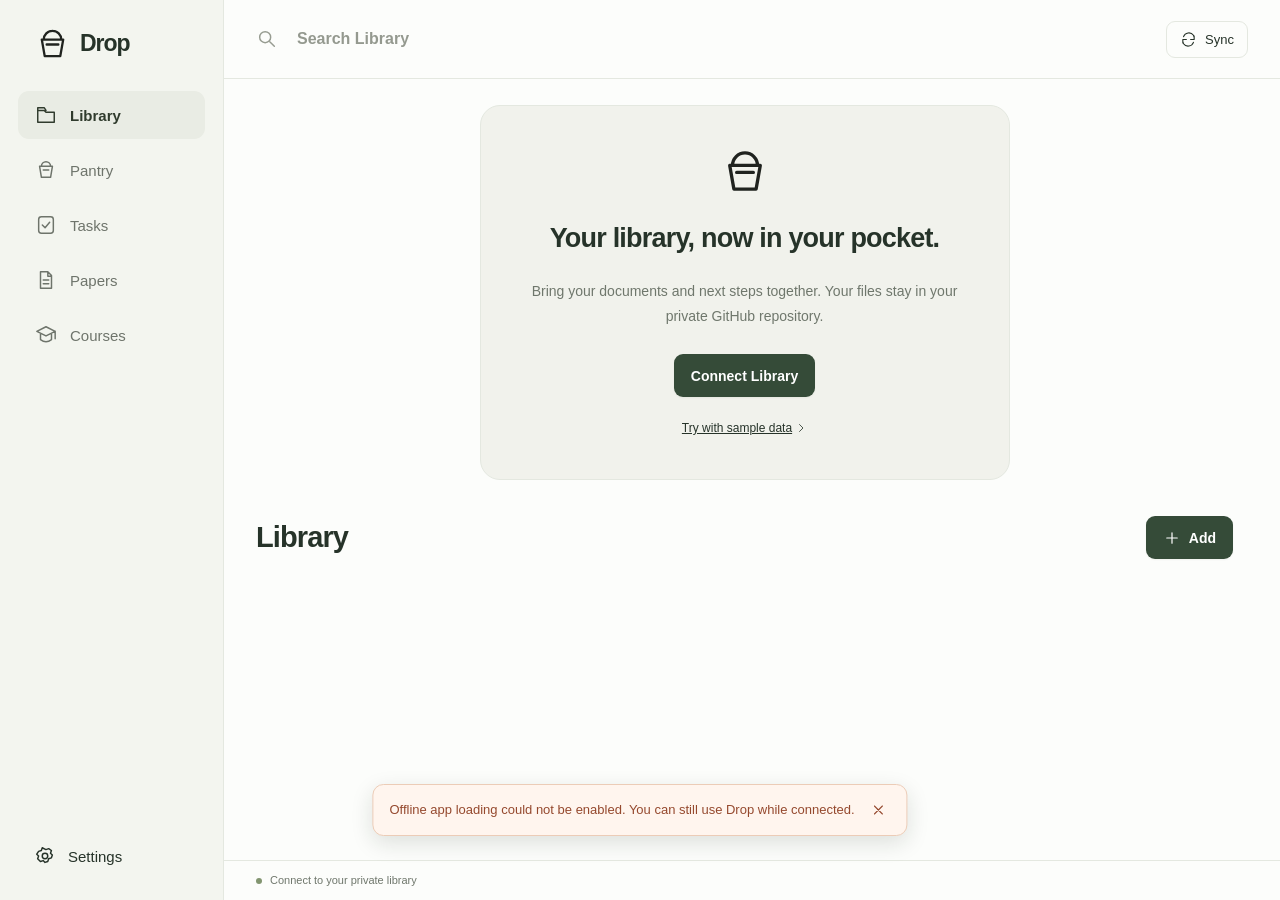
==== commit 671db516: "Publish PWA 0.1.5 with polished previews and resilient PDFs" ====
--- a/index.html
+++ b/index.html
@@ -7,13 +7,13 @@
     <meta name="description" content="Your Drop library, ready when you are." />
     <meta name="referrer" content="no-referrer" />
     <meta name="apple-mobile-web-app-capable" content="yes" />
-    <meta http-equiv="Content-Security-Policy" content="default-src 'self'; script-src 'self'; style-src 'self' 'unsafe-inline'; img-src 'self' blob: data:; media-src 'self' blob:; connect-src 'self' https://api.github.com ws://127.0.0.1:*; worker-src 'self' blob:; object-src 'none'; frame-src 'self' blob:; base-uri 'self'; form-action 'none'" />
+    <meta http-equiv="Content-Security-Policy" content="default-src 'self'; script-src 'self' 'wasm-unsafe-eval'; style-src 'self' 'unsafe-inline'; img-src 'self' blob: data:; media-src 'self' blob:; connect-src 'self' https://api.github.com ws://127.0.0.1:*; worker-src 'self' blob:; object-src 'none'; frame-src 'self' blob:; base-uri 'self'; form-action 'none'" />
     <link rel="manifest" href="./manifest.webmanifest" />
     <link rel="icon" href="./bucket.svg" type="image/svg+xml" />
     <link rel="apple-touch-icon" href="./icon-180.png" />
     <title>Drop</title>
-    <script type="module" crossorigin src="./assets/index-TCDEDkCy.js"></script>
-    <link rel="stylesheet" crossorigin href="./assets/index-e600nUHc.css">
+    <script type="module" crossorigin src="./assets/index-OpgNE7x8.js"></script>
+    <link rel="stylesheet" crossorigin href="./assets/index-DejAfOt0.css">
   </head>
   <body>
     <div id="app"></div>
--- a/assets/index-DejAfOt0.css
+++ b/assets/index-DejAfOt0.css
@@ -0,0 +1 @@
+:root{font-family:-apple-system,BlinkMacSystemFont,Segoe UI,sans-serif;color:#272b26;background:#f8f7f4;font-synthesis:none;font-size:15px;--muted:#7c8077;--line:#e4e5de;--accent:#414e3d;--surface:#fff;--radius:14px}.checkbox-label{display:flex;align-items:center;gap:10px;font-size:13px}.checkbox-label input{width:19px;min-height:19px;height:19px;margin:0;accent-color:#414e3d}*{box-sizing:border-box}body{margin:0}button,input,select,textarea{font:inherit}button,a,input,textarea,select{-webkit-tap-highlight-color:transparent}button{cursor:pointer}button:disabled{opacity:.5;cursor:wait}button,a{touch-action:manipulation}button{border:0;background:none;color:inherit}a{color:inherit}svg{width:22px;height:22px;fill:none;stroke:currentColor;stroke-width:1.6;stroke-linecap:round;stroke-linejoin:round;flex-shrink:0}button:focus-visible,a:focus-visible{outline:3px solid #899b77;outline-offset:3px}input:focus,textarea:focus,select:focus{outline:2px solid #899b77;outline-offset:1px}#app{display:grid;grid-template-columns:224px 1fr;height:100vh;height:100dvh;overflow:hidden}.sidebar{padding:34px 18px 24px;border-right:1px solid var(--line);display:flex;flex-direction:column}.brand{display:flex;gap:10px;align-items:center;text-decoration:none;font-size:24px;font-weight:650;letter-spacing:-1px;padding:0 17px 40px}.brand img{width:35px;height:35px}.sidebar nav{display:grid;gap:7px}.sidebar nav button{display:flex;align-items:center;gap:13px;padding:13px 17px;border-radius:11px;text-align:left;color:#6e746b}.sidebar nav button.active{background:#e9ece4;color:#303b2d;font-weight:600}.sidebar nav small{margin-left:auto;background:#dce3d6;border-radius:5px;padding:2px 6px}.sidebar nav small:empty{display:none}.sidebar-bottom{margin-top:auto;display:grid;gap:16px;padding:0 16px}.device-caption{font-size:9px;letter-spacing:1.2px;color:#8c9186}.sidebar-bottom button{display:flex;gap:12px;align-items:center;padding:9px 0}.mobile-brand,.mobile-settings,.bottom-nav{display:none}main{min-width:0;display:flex;flex-direction:column;background:#fdfdfb}.topbar{display:flex;gap:20px;align-items:center;justify-content:space-between;padding:24px 40px;border-bottom:1px solid var(--line);min-height:85px}.search-box{display:flex;align-items:center;gap:11px;color:#979c91;width:min(420px,70%)}.search-box input{border:0;background:none;width:100%;padding:8px;color:#272b26;outline-offset:0}.search-box input::placeholder{color:#94998f}.sync-button{display:flex;align-items:center;gap:8px;border:1px solid var(--line);border-radius:9px;padding:9px 13px;font-size:13px}.sync-button svg{width:17px;height:17px}.content-scroll{flex:1;overflow:auto;padding:32px 40px 50px;overscroll-behavior:contain;scrollbar-gutter:stable}.page-heading{display:flex;align-items:center;justify-content:space-between;margin-bottom:30px;gap:15px}.page-heading h1{font-size:30px;letter-spacing:-1.1px;font-weight:600;margin:0}.page-heading p{margin:8px 0 0;color:var(--muted);font-size:14px}.page-heading p:empty{display:none}.primary{display:inline-flex;align-items:center;justify-content:center;gap:8px;background:var(--accent);color:#fff;border-radius:9px;padding:11px 17px;text-decoration:none;font-size:14px;font-weight:550;min-height:43px}.primary svg{width:18px;height:18px}.secondary{border:1px solid var(--line);background:#fff;border-radius:8px;padding:10px 14px;min-height:42px}.icon-button{width:42px;height:42px;display:inline-flex;justify-content:center;align-items:center;border-radius:9px}.icon-button:hover,.text-button:hover{background:#eef0e9}.text-button{padding:10px;display:inline-flex;align-items:center;gap:8px;border-radius:8px}.folder-grid{display:grid;grid-template-columns:repeat(auto-fill,minmax(210px,1fr));gap:14px;margin-bottom:34px}.folder-card{display:grid;grid-template-columns:1fr auto;gap:8px;text-align:left;border:1px solid var(--line);border-radius:var(--radius);padding:21px;background:var(--surface)}.folder-card>svg:first-child{width:30px;height:30px;color:#738268;margin-bottom:12px;grid-column:1/-1}.folder-card strong{font-size:15px;font-weight:550}.folder-card small{color:var(--muted);font-size:12px;grid-column:1;grid-row:3}.folder-card>svg:last-child{grid-row:2/4;grid-column:2;width:15px;color:#9a9f94;align-self:center}.folder-card:hover{border-color:#b4bea9;background:#fafbf7}.list-label{font-size:12px;color:var(--muted);padding:0 0 12px;border-bottom:1px solid var(--line);display:flex;gap:9px}.list-label span{font-size:11px;padding:1px 5px;background:#eeefe9;border-radius:5px}.file-row{width:100%;display:flex;align-items:center;gap:16px;text-align:left;padding:18px 4px;border-bottom:1px solid #eeefe9}.file-row:hover{background:#f3f5ee}.file-icon{width:42px;height:46px;display:grid;place-items:center;background:#f0f1eb;border-radius:9px;color:#78836e}.file-title{min-width:0;flex:1}.file-title strong{font-size:14px;font-weight:500;display:block;overflow-wrap:anywhere}.file-title small{display:block;color:var(--muted);font-size:12px;margin-top:6px}.file-row>svg{width:15px;color:#9a9f94}.empty{text-align:center;max-width:360px;margin:65px auto;color:var(--muted)}.empty>svg{width:38px;height:38px;color:#939d89}.empty h2{font-size:18px;font-weight:500;letter-spacing:-.3px;color:#555f4e;margin:18px 0 9px}.empty p{font-size:14px;line-height:1.7;margin:0}.breadcrumbs{display:flex;align-items:center;gap:6px;font-size:12px;color:var(--muted);margin-bottom:9px}.breadcrumbs:empty{display:none}.breadcrumbs button{padding:4px}.segmented{display:inline-flex;gap:4px;padding:4px;background:#eff0eb;border-radius:10px;margin-bottom:23px}.segmented button{font-size:13px;padding:8px 17px;border-radius:7px;color:#777e6f}.segmented .selected{background:#fff;color:#394333;box-shadow:0 1px 3px #1525100c}.task-list{border-top:1px solid var(--line)}.task-row{display:flex;align-items:flex-start;gap:15px;padding:23px 0;border-bottom:1px solid var(--line)}.task-check{width:23px;height:23px;border:1.5px solid #c7cebd;border-radius:7px;margin-top:2px;padding:2px;flex-shrink:0}.task-check.checked{background:#607153;border-color:#607153;color:#fff}.task-check svg{width:17px;height:17px}.task-body{flex:1;text-align:left;min-width:0;padding:0}.task-body strong{font-size:16px;font-weight:500;line-height:1.5;overflow-wrap:anywhere}.task-body p{font-size:13px;color:var(--muted);line-height:1.6;margin:6px 0 0;white-space:nowrap;overflow:hidden;text-overflow:ellipsis}.task-meta{display:flex;gap:10px;align-items:center;font-size:11px;color:var(--muted);margin-top:11px}.task-meta:empty{display:none}.due{background:#f0f2e9;color:#657553;border-radius:5px;padding:4px 7px}.due.overdue{background:#faeee5;color:#aa714c}.task-row>.icon-button{margin-top:-7px;color:#929a89}.task-row:has(.checked) strong{text-decoration:line-through;color:#8a9182}#sync-status{font-size:11px;color:var(--muted);display:flex;align-items:center;gap:8px;padding:12px 40px;border-top:1px solid var(--line);min-height:40px}#sync-status.warning{color:#935b3e;background:#fff9f3}#sync-status button{margin-left:auto;font-size:20px;padding:0 7px}.status-dot{width:6px;height:6px;background:#829570;border-radius:50%;flex-shrink:0}.status-dot.pending{background:#bd925d}.status-dot.busy{animation:pulse 1s infinite}.demo-banner{display:flex;gap:12px;justify-content:space-between;align-items:center;font-size:12px;padding:10px 14px;background:#eeefe7;color:#737d64;border-radius:8px;margin-bottom:26px}.demo-banner button{text-decoration:underline;font-size:12px}.connect-card{max-width:530px;padding:40px 32px;background:#f1f2ec;border:1px solid var(--line);border-radius:20px;margin:0 auto 36px;text-align:center}.connect-card img{width:50px}.connect-card h2{font-size:27px;letter-spacing:-.8px;font-weight:550;line-height:1.3}.connect-card p{font-size:14px;line-height:1.8;color:var(--muted);margin-bottom:25px}.connect-card>a{display:flex;justify-content:center;align-items:center;font-size:12px;gap:3px;margin-top:20px}.connect-card>a svg{width:12px}dialog{border:1px solid var(--line);border-radius:20px;background:#fdfdfb;width:min(510px,calc(100vw - 28px));max-height:calc(100dvh - 40px);padding:32px;box-shadow:0 25px 100px #18201522;color:inherit;overscroll-behavior:contain}dialog::backdrop{background:#1a24184a;-webkit-backdrop-filter:blur(3px);backdrop-filter:blur(3px)}dialog h2{font-size:23px;letter-spacing:-.7px;margin:0 36px 20px 0;font-weight:550}dialog h3{font-size:14px;font-weight:600;margin:0 0 10px}dialog p{font-size:13px;line-height:1.7;color:#727a69}dialog .dialog-close{position:absolute;right:12px;top:12px;color:#7d8673}form{display:grid;gap:20px;margin-top:24px}label{display:grid;gap:9px;font-size:12px;font-weight:550}input,select,textarea{width:100%;border:1px solid #dfe3d7;border-radius:8px;padding:12px;background:#fff;color:inherit;font-size:16px;min-height:44px}textarea{resize:vertical;line-height:1.65;font-weight:400}input[type=file]{font-size:13px;padding:14px 10px}form>p{margin:0}.optional{display:inline;color:#8a9380;font-weight:400}#form-error{color:#aa523c;font-size:13px;line-height:1.5}#form-error:empty{display:none}.muted{color:var(--muted)}.small{font-size:11px!important;line-height:1.7}.settings-section{border-bottom:1px solid var(--line);padding:18px 0}.settings-section:first-of-type{padding-top:0}.version{font-size:11px;color:var(--muted);padding-top:20px}.add-menu{display:grid;gap:9px}.add-menu>button{display:flex;gap:14px;align-items:center;text-align:left;min-height:67px;padding:12px;border:1px solid var(--line);border-radius:10px}.add-menu>button>span{flex:1;font-size:14px}.add-menu small{display:block;margin-top:5px;color:var(--muted);font-size:11px}.add-menu>button>svg:last-child{width:15px}.toast{position:fixed;z-index:10;bottom:64px;left:50%;transform:translate(-50%);max-width:min(560px,calc(100vw - 28px));width:max-content;display:flex;align-items:center;gap:12px;background:#394432;color:#fff;padding:13px 16px;border-radius:11px;box-shadow:0 7px 22px #1a241822;font-size:13px;line-height:1.5}.toast.error{background:#fff5ee;color:#95492e;border:1px solid #ecccb7}.toast button{display:flex;padding:4px}.toast svg{width:16px;height:16px}.eyebrow{font-size:10px;text-transform:uppercase;letter-spacing:1.3px;color:#7c8870}.attachments{display:grid;gap:7px}.attachments button{display:flex;gap:10px;align-items:center;text-align:left;font-size:12px}.loading{padding:40px;text-align:center}@keyframes pulse{50%{opacity:.3}}@media(prefers-reduced-motion:reduce){*{animation:none!important;scroll-behavior:auto!important}}@media(max-width:700px){#app{display:flex;flex-direction:column}.sidebar{display:none}main{flex:1;min-height:0}.topbar{padding:12px 19px;gap:10px;min-height:67px;flex-wrap:wrap}.mobile-brand{display:flex;align-items:center;gap:7px;font-size:19px;font-weight:650;letter-spacing:-.5px;flex:1}.mobile-brand img{width:25px;height:25px}.mobile-settings{display:inline-flex;width:35px;height:35px}.search-box{order:4;width:100%;background:#f0f1eb;border-radius:9px;padding:0 10px;margin-top:3px}.search-box input{font-size:14px;padding:10px 0;min-height:39px}.search-box svg{width:17px}.sync-button{border:0;padding:9px 0 9px 5px;font-size:12px;gap:5px}.content-scroll{padding:25px 20px 30px;scrollbar-gutter:auto}.page-heading{margin-bottom:24px}.page-heading h1{font-size:29px}.page-heading p{font-size:12px;max-width:210px;line-height:1.6}.primary{font-size:13px;padding:10px 13px}.folder-grid{grid-template-columns:repeat(2,minmax(0,1fr));gap:10px;margin-bottom:28px}.folder-card{padding:16px 13px;gap:7px}.folder-card strong{font-size:13px;overflow-wrap:anywhere;line-height:1.5}.folder-card>svg:first-child{width:26px;height:26px;margin-bottom:8px}.folder-card small{font-size:10px}.folder-card>svg:last-child{display:none}.file-row{gap:12px;padding:17px 0}.file-icon{width:37px;height:42px}.file-title strong{font-size:13px;line-height:1.5}.file-title small{font-size:11px;line-height:1.6}.bottom-nav{display:flex;justify-content:space-around;flex-shrink:0;border-top:1px solid var(--line);background:#fafbf7;padding:8px 3px max(8px,env(safe-area-inset-bottom))}.bottom-nav button{display:flex;flex-direction:column;gap:5px;align-items:center;min-width:60px;padding:5px 2px;color:#969f8d;font-size:9px}.bottom-nav button.active{color:#35482c;font-weight:600}.bottom-nav svg{width:23px;height:23px}.bottom-nav button.active svg{stroke-width:2}.task-row{gap:12px;padding:21px 0}.task-body strong{font-size:14px}.task-body p{font-size:12px}.task-check{width:22px;height:22px}.task-row>.icon-button{width:25px}.demo-banner{font-size:10px;padding:10px;gap:10px;line-height:1.5}.demo-banner button{font-size:10px}.connect-card{padding:28px 20px;margin-bottom:25px}.connect-card h2{font-size:24px}.connect-card p{font-size:12px}.content-scroll:has(.connect-card) .page-heading{display:none}#sync-status{padding:9px 20px;font-size:10px;line-height:1.5;min-height:34px}.toast{bottom:100px}dialog{padding:26px 22px;max-height:calc(100dvh - 24px);border-radius:17px}dialog h2{font-size:22px}.empty{margin:55px auto}.settings-section p{overflow-wrap:anywhere}}.topbar .mobile-settings{display:none}@media(max-width:700px){.topbar .mobile-settings{display:inline-flex}}.settings-buttons{display:flex;align-items:center;gap:7px;flex-wrap:wrap}.settings-link{display:flex;align-items:center;gap:10px;border:1px solid var(--line);border-radius:9px;padding:12px;text-decoration:none;font-size:13px;background:#f6f8f2}.settings-link span{flex:1}.settings-link small{display:block;font-size:11px;color:var(--muted);margin-top:5px}.settings-link svg{width:17px}.settings-dialog .version{padding-top:16px}[hidden]{display:none!important}dialog{max-width:none}.page-heading>div:first-child{min-width:0}.page-heading h1{overflow-wrap:anywhere}button:focus-visible,a:focus-visible{outline-width:2px;outline-offset:2px}:root{--muted:#6f776c;--line:#e4e8e0;--accent:#354b38;background:#f5f7f2;color:#263329}.sidebar{background:#f3f5ef;padding-top:26px}.brand{padding-bottom:30px;font-size:23px}.sidebar-bottom .device-caption{display:none}main{background:#fcfdfb}.topbar{padding:17px 32px;min-height:72px;background:#fcfdfbf2}.content-scroll{padding:26px 32px 40px;overflow-anchor:none}.page-heading{margin-bottom:23px}.page-heading h1{font-size:29px;letter-spacing:-.9px}.heading-actions{display:flex;align-items:center;gap:8px;flex-shrink:0}.heading-actions>.text-button{min-height:43px;font-size:13px;font-weight:550}.primary{box-shadow:0 1px 2px #1525120d}.primary:hover{background:#29422d}.secondary:hover{background:#f4f7f1}.folder-grid{display:flex;flex-direction:column;gap:0;margin-bottom:26px;border:1px solid var(--line);border-radius:12px;overflow:hidden;background:#fff}.folder-card{position:relative;display:flex;align-items:center;gap:13px;border:0;border-radius:0;padding:16px 17px;min-height:67px;border-bottom:1px solid var(--line)}.folder-card:last-child{border-bottom:0}.folder-card>svg:first-of-type{width:24px;height:24px;margin:0;color:#73866b;grid-column:auto}.folder-card strong{flex:1;font-size:14px;line-height:1.5;overflow-wrap:anywhere;min-width:0}.folder-card small{font-size:11px;white-space:nowrap}.folder-card>svg:last-child{display:block;width:14px}.file-list{border-top:0}.file-row{padding:14px 8px;border-radius:5px}.file-icon{background:#eef2e9;color:#64755c;border:1px solid #e4e9dd;width:36px;height:42px}.file-icon svg{width:21px}.file-title small{margin-top:4px}.file-title strong{line-height:1.5}.list-label{font-size:11px;padding-left:8px;padding-right:8px}.selection-bar{display:flex;align-items:center;gap:12px;position:sticky;top:-1px;z-index:2;background:#edf2e9;border:1px solid #dfe7d7;border-radius:10px;padding:8px 10px;margin-bottom:17px;font-size:12px}.selection-bar strong{flex:1;font-weight:550}.selection-bar button{padding:8px;min-height:36px;border-radius:6px}.selection-bar button:hover{background:#e2eadb}.selection-marker{border:1.5px solid #b4c0ac;width:21px;height:21px;border-radius:6px;display:grid;place-items:center;flex-shrink:0;font-size:13px}.file-selected{background:#edf3e7!important}.file-selected .selection-marker{color:#fff;background:var(--accent);border-color:var(--accent)}.file-row:has(.selection-marker)>.file-icon,.folder-card:has(.selection-marker)>svg:first-of-type{display:none}.folder-card:disabled{cursor:default;opacity:.55}.danger{color:#ac4141!important}.danger-fill{background:#ac4141}.danger-fill:hover{background:#963535}.delete-names{padding:14px 18px 14px 34px;line-height:1.8;background:#f2f4ee;border-radius:9px;font-size:13px;overflow-wrap:anywhere}.delete-actions{display:flex;justify-content:flex-end;gap:10px;margin-top:25px}.delete-dialog h2{overflow-wrap:anywhere;line-height:1.35}.delete-dialog .secondary,.delete-dialog .primary{min-width:90px}#sync-status button.cancel-deletions{font-size:11px;font-weight:600;text-decoration:underline;flex-shrink:0}#sync-status{flex-wrap:wrap;padding:10px 32px;line-height:1.5}#sync-status>span:nth-child(2){flex:1}.segmented{margin-bottom:7px}.segmented span{margin-left:5px;font-size:11px;opacity:.7}.task-list{border-top:0}.task-group-label{font-size:11px;font-weight:600;color:#7a8572;margin:26px 0 4px;letter-spacing:.3px}.task-group-label.overdue{color:#a06949}.task-row{padding:17px 0;gap:13px}.task-check{border-radius:50%;width:25px;height:25px;padding:3px}.task-check:hover{border-color:var(--accent);background:#edf2e8}.task-check.checked:hover{background:var(--accent)}.task-body strong{font-size:15px}.task-meta{margin-top:8px}.task-editor-dialog{width:min(630px,calc(100vw - 24px));padding:27px 28px 0}.task-editor-dialog h2{font-size:13px;letter-spacing:0;color:var(--muted);margin-bottom:20px}.task-editor-dialog form{margin:0;gap:23px}.task-title-label>span{position:absolute;width:1px;height:1px;overflow:hidden;clip-path:inset(50%)}.task-title-input{border:0;background:transparent;font-size:24px;font-weight:550;letter-spacing:-.5px;padding:5px 0;border-radius:3px}.task-title-input::placeholder{color:#9da695}.task-completion{color:var(--muted)}.task-deadline{display:flex;align-items:end;gap:14px;flex-wrap:wrap}.task-deadline label{max-width:200px}.quick-dates{display:flex;gap:3px;padding-bottom:3px}.quick-dates button{font-size:12px;padding:8px;border-radius:6px}.quick-dates button:hover{background:#edf1e7}.task-editor-dialog textarea{background:#f6f8f2;border-color:#e7ecdf;min-height:160px}.task-attachments header{display:flex;justify-content:space-between;align-items:center;margin-bottom:10px}.task-attachments h3{margin:0;font-size:12px}.attachment-picker{position:relative;display:inline-flex;align-items:center;justify-content:center;border:1px solid var(--line);border-radius:7px;font-size:12px;font-weight:500;min-height:36px;padding:7px 11px;cursor:pointer}.attachment-picker input{position:absolute;inset:0;opacity:0;cursor:pointer}.attachments-empty{font-size:12px!important;margin:4px 0;color:#929b89!important}.task-attachment{display:flex;align-items:center;gap:10px;min-height:46px;border-bottom:1px solid var(--line);font-size:12px}.task-attachment>button:first-child{display:flex;align-items:center;gap:10px;text-align:left;flex:1;min-width:0;padding:9px 0}.task-attachment span{flex:1;overflow-wrap:anywhere}.task-attachment button:last-child{padding:8px;color:var(--muted)}.task-attachment svg{width:17px;height:17px}.task-attachment small{display:block;color:var(--muted);font-size:10px;margin-top:3px}.task-editor-footer{position:sticky;bottom:0;display:flex;align-items:center;justify-content:space-between;padding:15px 0;background:#fcfdfbf5;border-top:1px solid var(--line);gap:15px}.task-editor-footer .text-button{font-size:12px}.task-editor-footer .primary{min-width:114px}.settings-section{padding:20px 0}.settings-section p{font-size:12px}@media(max-width:700px){.topbar{padding:max(12px,env(safe-area-inset-top)) 18px 12px;gap:8px}.mobile-brand{font-size:20px}.search-box{margin-top:7px;background:#eef2e8}.search-box input{font-size:16px;min-height:40px}.content-scroll{padding:22px 18px 30px}.page-heading{gap:8px;margin-bottom:22px}.page-heading h1{font-size:27px}.heading-actions{gap:1px}.heading-actions>.text-button{padding:10px;font-size:12px}.heading-actions .primary{padding:10px 12px;font-size:12px}.page-heading p{font-size:11px}.folder-grid{gap:0;margin-bottom:22px}.folder-card{padding:14px 13px;min-height:65px;gap:11px}.folder-card strong{font-size:13px}.folder-card small{font-size:10px}.file-row{padding:15px 3px;gap:11px}.file-title strong{font-size:14px}.file-title small{font-size:11px}.list-label{padding-left:3px}.file-icon{width:33px;height:39px}.bottom-nav{padding:7px 5px max(7px,env(safe-area-inset-bottom));background:#fcfdfbf5}.bottom-nav button{min-width:57px;font-size:10px;gap:5px}.bottom-nav button.active{color:#354b38}.bottom-nav button.active svg{background:#e9f0e0;box-sizing:content-box;border-radius:8px;padding:4px 15px;margin:-4px -15px}.bottom-nav svg{width:21px;height:21px}#sync-status{padding:9px 18px;font-size:10px}.demo-banner{padding:9px 11px;margin-bottom:19px}.selection-bar{gap:6px;padding:6px 8px}.selection-bar button{font-size:12px}.task-row{gap:12px;padding:17px 0}.task-body strong{font-size:14px}.task-check{width:25px;height:25px}.task-group-label{margin-top:23px}.task-meta{font-size:11px}.task-row>.icon-button{margin-top:0;width:28px}dialog:not(.delete-dialog){margin:auto 6px 6px;width:calc(100vw - 12px);max-height:calc(100dvh - 16px);padding:26px 20px max(22px,env(safe-area-inset-bottom));border-radius:20px 20px 14px 14px}.task-editor-dialog{padding-bottom:0!important}.task-title-input{font-size:23px;line-height:1.5}.task-editor-dialog form{gap:21px}.task-deadline{gap:8px}.task-deadline label{max-width:170px}.quick-dates button{padding:9px 6px;font-size:11px}.task-editor-dialog textarea{min-height:140px}.task-editor-footer{padding-bottom:max(15px,env(safe-area-inset-bottom))}.task-editor-dialog h2{margin-bottom:15px}.task-editor-dialog .dialog-close{top:10px}.toast{bottom:106px;max-width:calc(100vw - 24px);font-size:12px}.delete-dialog{padding:25px 22px;width:calc(100vw - 32px)}}dialog.preview-dialog{padding:0!important;width:min(900px,calc(100vw - 40px));height:min(900px,calc(100dvh - 40px));max-height:none;margin:auto;border-radius:18px;overflow:hidden}dialog.preview-dialog[open]{display:flex;flex-direction:column}.preview-dialog [hidden]{display:none!important}.preview-dialog .sr-only{position:absolute;width:1px;height:1px;padding:0;margin:-1px;overflow:hidden;clip:rect(0,0,0,0);white-space:nowrap;border:0}.preview-header{display:flex;align-items:center;gap:16px;padding:16px 20px 12px;flex-shrink:0}.preview-header>div{min-width:0;flex:1}.preview-header span{display:block;color:var(--muted);font-size:11px;margin-bottom:4px}.preview-dialog .preview-header h2{font-size:16px;font-weight:600;line-height:1.4;letter-spacing:-.2px;margin:0;white-space:nowrap;overflow:hidden;text-overflow:ellipsis}.preview-done{min-width:52px;min-height:44px;font-size:14px;font-weight:600;color:var(--accent);border-radius:8px}.preview-navigation{display:flex;align-items:center;justify-content:space-between;border-bottom:1px solid var(--line);padding:0 16px;gap:8px;flex-shrink:0}.preview-tabs{display:flex;align-items:center;gap:16px;min-width:0}.preview-tabs button{min-height:44px;padding:0 2px;font-size:13px;border-bottom:2px solid transparent;color:var(--muted)}.preview-tabs button[aria-selected=true]{border-color:var(--accent);color:var(--accent);font-weight:600}.preview-tools{display:flex;align-items:center;flex-shrink:0;gap:0;font-size:11px;color:var(--muted)}.preview-tools:empty{display:none}.preview-tools label{display:flex;align-items:center;gap:2px;font-size:11px;font-weight:400;white-space:nowrap}.preview-tools input{width:32px;min-height:40px;padding:0;border:0;background:transparent;text-align:center;font-size:12px;border-radius:5px;appearance:textfield;-moz-appearance:textfield}.preview-tools input::-webkit-inner-spin-button,.preview-tools input::-webkit-outer-spin-button{appearance:none;margin:0}.preview-tools button{min-height:44px;min-width:30px;font-size:23px;border-radius:6px}.preview-panels{min-height:0;flex:1;display:flex;overflow:hidden}.preview-panel{flex:1;min-width:0;min-height:0;overflow:auto;overscroll-behavior:contain}#preview-panel-content{display:flex;overflow:hidden}.preview-stage{width:100%;min-height:0;overflow:auto;overscroll-behavior:contain;-webkit-overflow-scrolling:touch}.preview-actions{display:flex;align-items:center;gap:10px;padding:12px 20px;border-top:1px solid var(--line);background:#fdfdfb;flex-shrink:0}.preview-primary{flex:1;min-height:44px}.preview-more{position:relative}.preview-more>button{display:flex;align-items:center;justify-content:center;width:46px;height:44px;padding:8px}.preview-more-menu{position:absolute;right:0;bottom:54px;min-width:180px;border:1px solid var(--line);background:#fff;border-radius:12px;padding:5px;box-shadow:0 8px 30px #18201526;z-index:1}.preview-more-menu button{padding:12px 14px;min-height:44px;width:100%;text-align:left;font-size:14px;border-radius:7px}.preview-more-menu button:hover{background:#fff3ed}.preview-state{min-height:100%;display:flex;flex-direction:column;justify-content:center;align-items:center;text-align:center;padding:32px 24px;gap:12px}.preview-state h3{font-size:17px;line-height:1.4;margin:0;font-weight:550}.preview-state p{max-width:330px;font-size:13px;line-height:1.7;margin:0;color:var(--muted)}.preview-spinner{width:22px;height:22px;border:2px solid #d9e0d2;border-top-color:var(--accent);border-radius:50%;animation:preview-spin .9s linear infinite}@keyframes preview-spin{to{transform:rotate(360deg)}}.preview-stage.pdf-preview{padding:8px;background:#e9ece5;overflow-anchor:none}.preview-dialog .pdf-page{position:relative;width:100%;margin:0 0 8px;min-height:0;background:#fff;box-shadow:0 1px 4px #14210d12;overflow:hidden;display:grid;place-items:center}.preview-dialog .pdf-page>span{font-size:11px;color:#949b8d}.preview-dialog .pdf-page.is-rendered>span{visibility:hidden}.preview-dialog .pdf-page canvas{position:absolute;inset:0;width:100%;height:100%;display:block}.preview-dialog .pdf-page>button{position:absolute}.preview-stage.image-stage{display:flex;align-items:center;justify-content:center;padding:12px;background:#f0f2ec}.preview-dialog .image-preview{max-width:100%;max-height:100%;width:auto;height:auto;object-fit:contain;margin:auto;border-radius:0;background:none}.preview-stage.text-stage{padding:24px;background:#fdfdfb}.preview-dialog .text-preview{white-space:pre-wrap;overflow-wrap:anywhere;font-family:ui-monospace,SFMono-Regular,Menlo,monospace;font-size:13px;line-height:1.85;margin:0;padding:0;background:none;border-radius:0;max-height:none;overflow:visible}.preview-caption{font-size:12px!important;padding-top:16px;border-top:1px solid var(--line)}.audio-stage,.video-stage{display:flex;align-items:center;justify-content:center;background:#f0f2ec;padding:16px}.video-stage{background:#171b17;padding:0}.preview-stage audio,.preview-stage video{width:100%;max-height:100%;display:block}.preview-stage audio{max-width:550px}.notes-panel,.paper-panel{padding:24px}.preview-section-heading{display:flex;align-items:center;justify-content:space-between;margin-bottom:10px}.preview-section-heading h3{margin:0;font-size:15px}.preview-section-heading button{min-height:44px;color:var(--accent);font-size:13px}.notes-panel textarea{min-height:240px;height:calc(100% - 108px);resize:vertical;background:#f7f9f3;border-color:#e1e6da;line-height:1.8;font-size:16px;padding:16px}.preview-note-status{margin:10px 0 0;font-size:11px!important}.paper-panel h3{font-size:14px;margin:22px 0 10px}.paper-panel .paper-abstract{font-size:14px;line-height:1.85;white-space:pre-wrap;color:#444d3c}.paper-source{display:flex;align-items:center;justify-content:space-between;padding:13px 0;border-bottom:1px solid var(--line);font-size:13px;text-decoration:none;color:var(--accent)}.paper-source svg{width:17px}.preview-dialog dl{margin:24px 0;display:grid;gap:7px}.preview-dialog dt{font-size:11px;color:var(--muted)}.preview-dialog dd{margin:0 0 12px;font-size:13px;line-height:1.7;overflow-wrap:anywhere}.link-stage{padding:24px;background:#f4f6f0}.link-card{background:#fff;border:1px solid var(--line);border-radius:14px;padding:24px}.link-card .link-provider{display:flex;align-items:center;gap:10px;font-size:18px;line-height:1.4;font-weight:550;margin:0}.link-provider svg{width:20px;color:var(--muted)}.link-card dl{margin-bottom:0}.link-card dd:last-child{margin-bottom:0}@media(max-width:700px){dialog.preview-dialog{width:100%;height:100dvh;max-height:100dvh;margin:0;border:0;border-radius:0;padding:0!important}.preview-header{padding:max(10px,env(safe-area-inset-top)) 16px 8px}.preview-navigation{padding:0 14px;gap:4px}.preview-tabs{gap:12px}.preview-tabs button{font-size:12px}.preview-actions{padding:10px 16px max(10px,env(safe-area-inset-bottom))}.preview-actions .primary{font-size:14px}.notes-panel,.paper-panel,.preview-stage.text-stage{padding:20px}.link-stage{padding:18px}.link-card{padding:22px}}@media(prefers-reduced-motion:reduce){.preview-spinner{animation:none}}
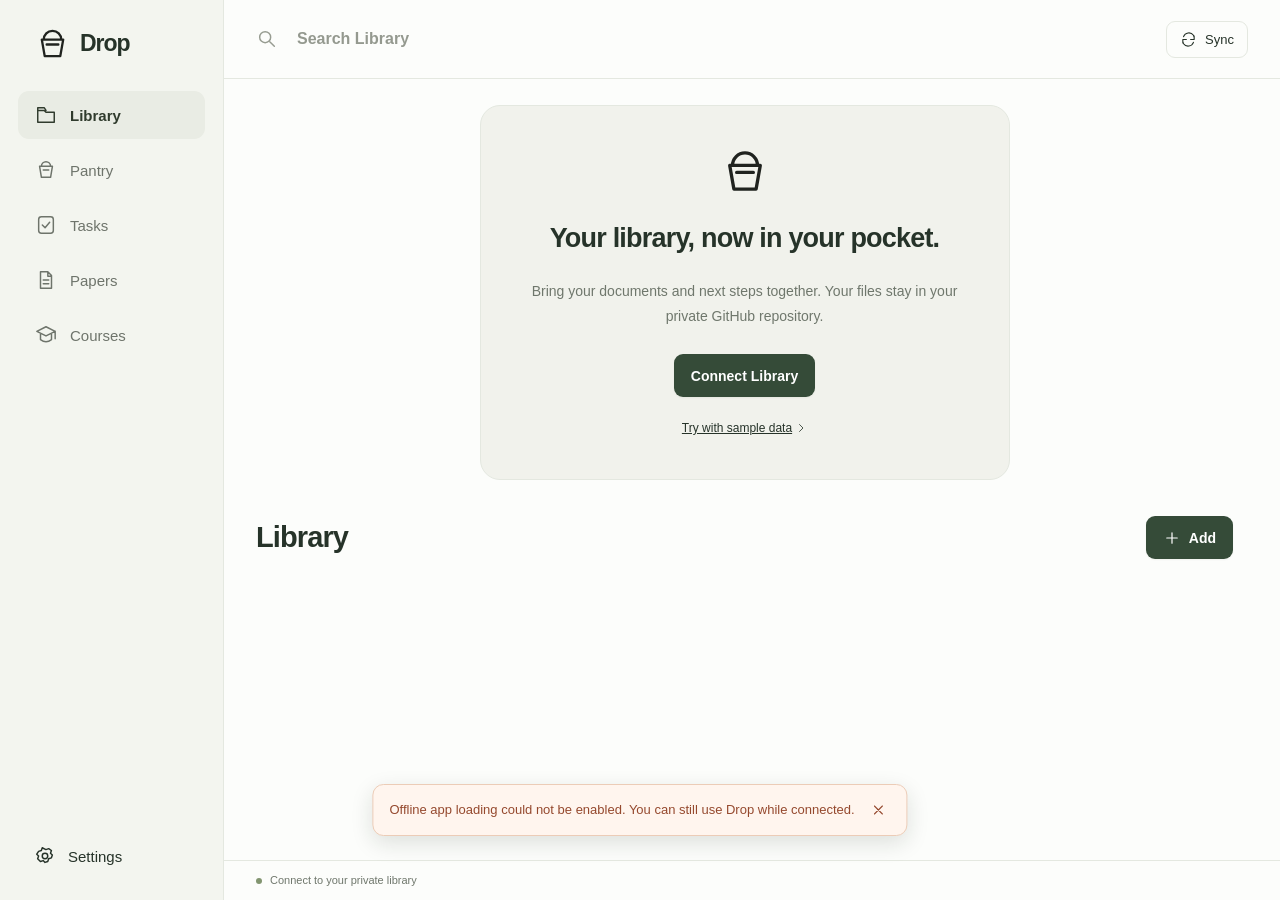
==== commit bf1637f2: "Publish PWA 0.1.6 with automatic unreadable-cache recovery" ====
--- a/index.html
+++ b/index.html
@@ -12,7 +12,7 @@
     <link rel="icon" href="./bucket.svg" type="image/svg+xml" />
     <link rel="apple-touch-icon" href="./icon-180.png" />
     <title>Drop</title>
-    <script type="module" crossorigin src="./assets/index-OpgNE7x8.js"></script>
+    <script type="module" crossorigin src="./assets/index-BLHl10Tb.js"></script>
     <link rel="stylesheet" crossorigin href="./assets/index-DejAfOt0.css">
   </head>
   <body>
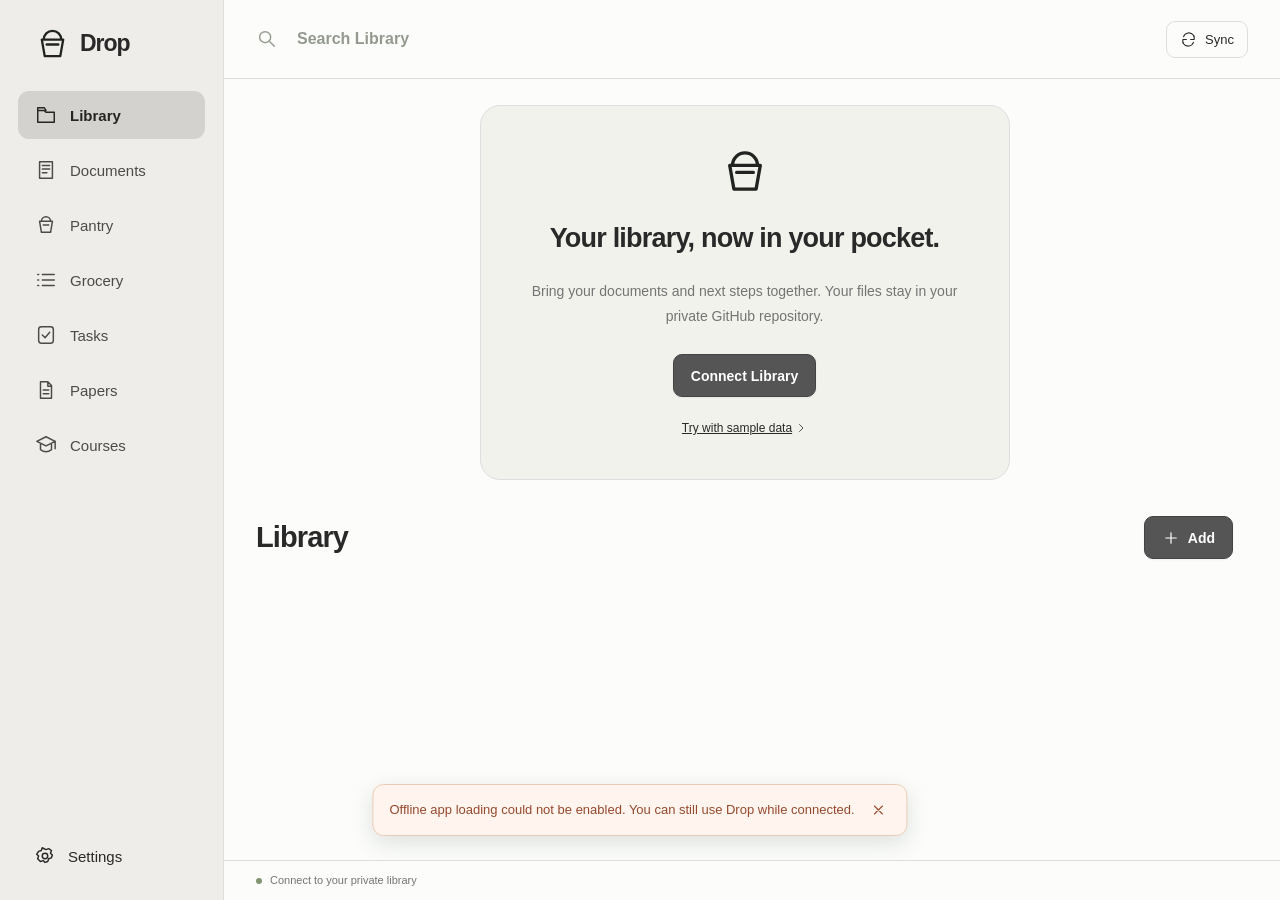
==== commit f1dfc00b: "Add shared Grocery list to Drop mobile" ====
--- a/index.html
+++ b/index.html
@@ -12,8 +12,8 @@
     <link rel="icon" href="./bucket.svg" type="image/svg+xml" />
     <link rel="apple-touch-icon" href="./icon-180.png" />
     <title>Drop</title>
-    <script type="module" crossorigin src="./assets/index-BLHl10Tb.js"></script>
-    <link rel="stylesheet" crossorigin href="./assets/index-DejAfOt0.css">
+    <script type="module" crossorigin src="./assets/index-DSqM-0OX.js"></script>
+    <link rel="stylesheet" crossorigin href="./assets/index-CjGwLpbP.css">
   </head>
   <body>
     <div id="app"></div>
--- a/assets/index-CjGwLpbP.css
+++ b/assets/index-CjGwLpbP.css
@@ -0,0 +1 @@
+:root{font-family:-apple-system,BlinkMacSystemFont,Segoe UI,sans-serif;color:#272b26;background:#f8f7f4;font-synthesis:none;font-size:15px;--muted:#7c8077;--line:#e4e5de;--accent:#414e3d;--surface:#fff;--radius:14px}.checkbox-label{display:flex;align-items:center;gap:10px;font-size:13px}.checkbox-label input{width:19px;min-height:19px;height:19px;margin:0;accent-color:#414e3d}*{box-sizing:border-box}body{margin:0}button,input,select,textarea{font:inherit}button,a,input,textarea,select{-webkit-tap-highlight-color:transparent}button{cursor:pointer}button:disabled{opacity:.5;cursor:wait}button,a{touch-action:manipulation}button{border:0;background:none;color:inherit}a{color:inherit}svg{width:22px;height:22px;fill:none;stroke:currentColor;stroke-width:1.6;stroke-linecap:round;stroke-linejoin:round;flex-shrink:0}button:focus-visible,a:focus-visible{outline:3px solid #899b77;outline-offset:3px}input:focus,textarea:focus,select:focus{outline:2px solid #899b77;outline-offset:1px}#app{display:grid;grid-template-columns:224px 1fr;height:100vh;height:100dvh;overflow:hidden}.sidebar{padding:34px 18px 24px;border-right:1px solid var(--line);display:flex;flex-direction:column}.brand{display:flex;gap:10px;align-items:center;text-decoration:none;font-size:24px;font-weight:650;letter-spacing:-1px;padding:0 17px 40px}.brand img{width:35px;height:35px}.sidebar nav{display:grid;gap:7px}.sidebar nav button{display:flex;align-items:center;gap:13px;padding:13px 17px;border-radius:11px;text-align:left;color:#6e746b}.sidebar nav button.active{background:#e9ece4;color:#303b2d;font-weight:600}.sidebar nav small{margin-left:auto;background:#dce3d6;border-radius:5px;padding:2px 6px}.sidebar nav small:empty{display:none}.sidebar-bottom{margin-top:auto;display:grid;gap:16px;padding:0 16px}.device-caption{font-size:9px;letter-spacing:1.2px;color:#8c9186}.sidebar-bottom button{display:flex;gap:12px;align-items:center;padding:9px 0}.mobile-brand,.mobile-settings,.bottom-nav{display:none}main{min-width:0;display:flex;flex-direction:column;background:#fdfdfb}.topbar{display:flex;gap:20px;align-items:center;justify-content:space-between;padding:24px 40px;border-bottom:1px solid var(--line);min-height:85px}.search-box{display:flex;align-items:center;gap:11px;color:#979c91;width:min(420px,70%)}.search-box input{border:0;background:none;width:100%;padding:8px;color:#272b26;outline-offset:0}.search-box input::placeholder{color:#94998f}.sync-button{display:flex;align-items:center;gap:8px;border:1px solid var(--line);border-radius:9px;padding:9px 13px;font-size:13px}.sync-button svg{width:17px;height:17px}.content-scroll{flex:1;overflow:auto;padding:32px 40px 50px;overscroll-behavior:contain;scrollbar-gutter:stable}.page-heading{display:flex;align-items:center;justify-content:space-between;margin-bottom:30px;gap:15px}.page-heading h1{font-size:30px;letter-spacing:-1.1px;font-weight:600;margin:0}.page-heading p{margin:8px 0 0;color:var(--muted);font-size:14px}.page-heading p:empty{display:none}.primary{display:inline-flex;align-items:center;justify-content:center;gap:8px;background:var(--accent);color:#fff;border-radius:9px;padding:11px 17px;text-decoration:none;font-size:14px;font-weight:550;min-height:43px}.primary svg{width:18px;height:18px}.secondary{border:1px solid var(--line);background:#fff;border-radius:8px;padding:10px 14px;min-height:42px}.icon-button{width:42px;height:42px;display:inline-flex;justify-content:center;align-items:center;border-radius:9px}.icon-button:hover,.text-button:hover{background:#eef0e9}.text-button{padding:10px;display:inline-flex;align-items:center;gap:8px;border-radius:8px}.folder-grid{display:grid;grid-template-columns:repeat(auto-fill,minmax(210px,1fr));gap:14px;margin-bottom:34px}.folder-card{display:grid;grid-template-columns:1fr auto;gap:8px;text-align:left;border:1px solid var(--line);border-radius:var(--radius);padding:21px;background:var(--surface)}.folder-card>svg:first-child{width:30px;height:30px;color:#738268;margin-bottom:12px;grid-column:1/-1}.folder-card strong{font-size:15px;font-weight:550}.folder-card small{color:var(--muted);font-size:12px;grid-column:1;grid-row:3}.folder-card>svg:last-child{grid-row:2/4;grid-column:2;width:15px;color:#9a9f94;align-self:center}.folder-card:hover{border-color:#b4bea9;background:#fafbf7}.list-label{font-size:12px;color:var(--muted);padding:0 0 12px;border-bottom:1px solid var(--line);display:flex;gap:9px}.list-label span{font-size:11px;padding:1px 5px;background:#eeefe9;border-radius:5px}.file-row{width:100%;display:flex;align-items:center;gap:16px;text-align:left;padding:18px 4px;border-bottom:1px solid #eeefe9}.file-row:hover{background:#f3f5ee}.file-icon{width:42px;height:46px;display:grid;place-items:center;background:#f0f1eb;border-radius:9px;color:#78836e}.file-title{min-width:0;flex:1}.file-title strong{font-size:14px;font-weight:500;display:block;overflow-wrap:anywhere}.file-title small{display:block;color:var(--muted);font-size:12px;margin-top:6px}.file-row>svg{width:15px;color:#9a9f94}.empty{text-align:center;max-width:360px;margin:65px auto;color:var(--muted)}.empty>svg{width:38px;height:38px;color:#939d89}.empty h2{font-size:18px;font-weight:500;letter-spacing:-.3px;color:#555f4e;margin:18px 0 9px}.empty p{font-size:14px;line-height:1.7;margin:0}.breadcrumbs{display:flex;align-items:center;gap:6px;font-size:12px;color:var(--muted);margin-bottom:9px}.breadcrumbs:empty{display:none}.breadcrumbs button{padding:4px}.segmented{display:inline-flex;gap:4px;padding:4px;background:#eff0eb;border-radius:10px;margin-bottom:23px}.segmented button{font-size:13px;padding:8px 17px;border-radius:7px;color:#777e6f}.segmented .selected{background:#fff;color:#394333;box-shadow:0 1px 3px #1525100c}.task-list{border-top:1px solid var(--line)}.task-row{display:flex;align-items:flex-start;gap:15px;padding:23px 0;border-bottom:1px solid var(--line)}.task-check{width:23px;height:23px;border:1.5px solid #c7cebd;border-radius:7px;margin-top:2px;padding:2px;flex-shrink:0}.task-check.checked{background:#607153;border-color:#607153;color:#fff}.task-check svg{width:17px;height:17px}.task-body{flex:1;text-align:left;min-width:0;padding:0}.task-body strong{font-size:16px;font-weight:500;line-height:1.5;overflow-wrap:anywhere}.task-body p{font-size:13px;color:var(--muted);line-height:1.6;margin:6px 0 0;white-space:nowrap;overflow:hidden;text-overflow:ellipsis}.task-meta{display:flex;gap:10px;align-items:center;font-size:11px;color:var(--muted);margin-top:11px}.task-meta:empty{display:none}.due{background:#f0f2e9;color:#657553;border-radius:5px;padding:4px 7px}.due.overdue{background:#faeee5;color:#aa714c}.task-row>.icon-button{margin-top:-7px;color:#929a89}.task-row:has(.checked) strong{text-decoration:line-through;color:#8a9182}#sync-status{font-size:11px;color:var(--muted);display:flex;align-items:center;gap:8px;padding:12px 40px;border-top:1px solid var(--line);min-height:40px}#sync-status.warning{color:#935b3e;background:#fff9f3}#sync-status button{margin-left:auto;font-size:20px;padding:0 7px}.status-dot{width:6px;height:6px;background:#829570;border-radius:50%;flex-shrink:0}.status-dot.pending{background:#bd925d}.status-dot.busy{animation:pulse 1s infinite}.demo-banner{display:flex;gap:12px;justify-content:space-between;align-items:center;font-size:12px;padding:10px 14px;background:#eeefe7;color:#737d64;border-radius:8px;margin-bottom:26px}.demo-banner button{text-decoration:underline;font-size:12px}.connect-card{max-width:530px;padding:40px 32px;background:#f1f2ec;border:1px solid var(--line);border-radius:20px;margin:0 auto 36px;text-align:center}.connect-card img{width:50px}.connect-card h2{font-size:27px;letter-spacing:-.8px;font-weight:550;line-height:1.3}.connect-card p{font-size:14px;line-height:1.8;color:var(--muted);margin-bottom:25px}.connect-card>a{display:flex;justify-content:center;align-items:center;font-size:12px;gap:3px;margin-top:20px}.connect-card>a svg{width:12px}dialog{border:1px solid var(--line);border-radius:20px;background:#fdfdfb;width:min(510px,calc(100vw - 28px));max-height:calc(100dvh - 40px);padding:32px;box-shadow:0 25px 100px #18201522;color:inherit;overscroll-behavior:contain}dialog::backdrop{background:#1a24184a;-webkit-backdrop-filter:blur(3px);backdrop-filter:blur(3px)}dialog h2{font-size:23px;letter-spacing:-.7px;margin:0 36px 20px 0;font-weight:550}dialog h3{font-size:14px;font-weight:600;margin:0 0 10px}dialog p{font-size:13px;line-height:1.7;color:#727a69}dialog .dialog-close{position:absolute;right:12px;top:12px;color:#7d8673}form{display:grid;gap:20px;margin-top:24px}label{display:grid;gap:9px;font-size:12px;font-weight:550}input,select,textarea{width:100%;border:1px solid #dfe3d7;border-radius:8px;padding:12px;background:#fff;color:inherit;font-size:16px;min-height:44px}textarea{resize:vertical;line-height:1.65;font-weight:400}input[type=file]{font-size:13px;padding:14px 10px}form>p{margin:0}.optional{display:inline;color:#8a9380;font-weight:400}#form-error{color:#aa523c;font-size:13px;line-height:1.5}#form-error:empty{display:none}.muted{color:var(--muted)}.small{font-size:11px!important;line-height:1.7}.settings-section{border-bottom:1px solid var(--line);padding:18px 0}.settings-section:first-of-type{padding-top:0}.version{font-size:11px;color:var(--muted);padding-top:20px}.add-menu{display:grid;gap:9px}.add-menu>button{display:flex;gap:14px;align-items:center;text-align:left;min-height:67px;padding:12px;border:1px solid var(--line);border-radius:10px}.add-menu>button>span{flex:1;font-size:14px}.add-menu small{display:block;margin-top:5px;color:var(--muted);font-size:11px}.add-menu>button>svg:last-child{width:15px}.toast{position:fixed;z-index:10;bottom:64px;left:50%;transform:translate(-50%);max-width:min(560px,calc(100vw - 28px));width:max-content;display:flex;align-items:center;gap:12px;background:#394432;color:#fff;padding:13px 16px;border-radius:11px;box-shadow:0 7px 22px #1a241822;font-size:13px;line-height:1.5}.toast.error{background:#fff5ee;color:#95492e;border:1px solid #ecccb7}.toast button{display:flex;padding:4px}.toast svg{width:16px;height:16px}.eyebrow{font-size:10px;text-transform:uppercase;letter-spacing:1.3px;color:#7c8870}.attachments{display:grid;gap:7px}.attachments button{display:flex;gap:10px;align-items:center;text-align:left;font-size:12px}.loading{padding:40px;text-align:center}@keyframes pulse{50%{opacity:.3}}@media(prefers-reduced-motion:reduce){*{animation:none!important;scroll-behavior:auto!important}}@media(max-width:700px){#app{display:flex;flex-direction:column}.sidebar{display:none}main{flex:1;min-height:0}.topbar{padding:12px 19px;gap:10px;min-height:67px;flex-wrap:wrap}.mobile-brand{display:flex;align-items:center;gap:7px;font-size:19px;font-weight:650;letter-spacing:-.5px;flex:1}.mobile-brand img{width:25px;height:25px}.mobile-settings{display:inline-flex;width:35px;height:35px}.search-box{order:4;width:100%;background:#f0f1eb;border-radius:9px;padding:0 10px;margin-top:3px}.search-box input{font-size:14px;padding:10px 0;min-height:39px}.search-box svg{width:17px}.sync-button{border:0;padding:9px 0 9px 5px;font-size:12px;gap:5px}.content-scroll{padding:25px 20px 30px;scrollbar-gutter:auto}.page-heading{margin-bottom:24px}.page-heading h1{font-size:29px}.page-heading p{font-size:12px;max-width:210px;line-height:1.6}.primary{font-size:13px;padding:10px 13px}.folder-grid{grid-template-columns:repeat(2,minmax(0,1fr));gap:10px;margin-bottom:28px}.folder-card{padding:16px 13px;gap:7px}.folder-card strong{font-size:13px;overflow-wrap:anywhere;line-height:1.5}.folder-card>svg:first-child{width:26px;height:26px;margin-bottom:8px}.folder-card small{font-size:10px}.folder-card>svg:last-child{display:none}.file-row{gap:12px;padding:17px 0}.file-icon{width:37px;height:42px}.file-title strong{font-size:13px;line-height:1.5}.file-title small{font-size:11px;line-height:1.6}.bottom-nav{display:flex;justify-content:space-around;flex-shrink:0;border-top:1px solid var(--line);background:#fafbf7;padding:8px 3px max(8px,env(safe-area-inset-bottom))}.bottom-nav button{display:flex;flex-direction:column;gap:5px;align-items:center;min-width:60px;padding:5px 2px;color:#969f8d;font-size:9px}.bottom-nav button.active{color:#35482c;font-weight:600}.bottom-nav svg{width:23px;height:23px}.bottom-nav button.active svg{stroke-width:2}.task-row{gap:12px;padding:21px 0}.task-body strong{font-size:14px}.task-body p{font-size:12px}.task-check{width:22px;height:22px}.task-row>.icon-button{width:25px}.demo-banner{font-size:10px;padding:10px;gap:10px;line-height:1.5}.demo-banner button{font-size:10px}.connect-card{padding:28px 20px;margin-bottom:25px}.connect-card h2{font-size:24px}.connect-card p{font-size:12px}.content-scroll:has(.connect-card) .page-heading{display:none}#sync-status{padding:9px 20px;font-size:10px;line-height:1.5;min-height:34px}.toast{bottom:100px}dialog{padding:26px 22px;max-height:calc(100dvh - 24px);border-radius:17px}dialog h2{font-size:22px}.empty{margin:55px auto}.settings-section p{overflow-wrap:anywhere}}.topbar .mobile-settings{display:none}@media(max-width:700px){.topbar .mobile-settings{display:inline-flex}}.settings-buttons{display:flex;align-items:center;gap:7px;flex-wrap:wrap}.settings-link{display:flex;align-items:center;gap:10px;border:1px solid var(--line);border-radius:9px;padding:12px;text-decoration:none;font-size:13px;background:#f6f8f2}.settings-link span{flex:1}.settings-link small{display:block;font-size:11px;color:var(--muted);margin-top:5px}.settings-link svg{width:17px}.settings-dialog .version{padding-top:16px}[hidden]{display:none!important}dialog{max-width:none}.page-heading>div:first-child{min-width:0}.page-heading h1{overflow-wrap:anywhere}button:focus-visible,a:focus-visible{outline-width:2px;outline-offset:2px}:root{--muted:#6f776c;--line:#e4e8e0;--accent:#354b38;background:#f5f7f2;color:#263329}.sidebar{background:#f3f5ef;padding-top:26px}.brand{padding-bottom:30px;font-size:23px}.sidebar-bottom .device-caption{display:none}main{background:#fcfdfb}.topbar{padding:17px 32px;min-height:72px;background:#fcfdfbf2}.content-scroll{padding:26px 32px 40px;overflow-anchor:none}.page-heading{margin-bottom:23px}.page-heading h1{font-size:29px;letter-spacing:-.9px}.heading-actions{display:flex;align-items:center;gap:8px;flex-shrink:0}.heading-actions>.text-button{min-height:43px;font-size:13px;font-weight:550}.primary{box-shadow:0 1px 2px #1525120d}.primary:hover{background:#29422d}.secondary:hover{background:#f4f7f1}.folder-grid{display:flex;flex-direction:column;gap:0;margin-bottom:26px;border:1px solid var(--line);border-radius:12px;overflow:hidden;background:#fff}.folder-card{position:relative;display:flex;align-items:center;gap:13px;border:0;border-radius:0;padding:16px 17px;min-height:67px;border-bottom:1px solid var(--line)}.folder-card:last-child{border-bottom:0}.folder-card>svg:first-of-type{width:24px;height:24px;margin:0;color:#73866b;grid-column:auto}.folder-card strong{flex:1;font-size:14px;line-height:1.5;overflow-wrap:anywhere;min-width:0}.folder-card small{font-size:11px;white-space:nowrap}.folder-card>svg:last-child{display:block;width:14px}.file-list{border-top:0}.file-row{padding:14px 8px;border-radius:5px}.file-icon{background:#eef2e9;color:#64755c;border:1px solid #e4e9dd;width:36px;height:42px}.file-icon svg{width:21px}.file-title small{margin-top:4px}.file-title strong{line-height:1.5}.list-label{font-size:11px;padding-left:8px;padding-right:8px}.selection-bar{display:flex;align-items:center;gap:12px;position:sticky;top:-1px;z-index:2;background:#edf2e9;border:1px solid #dfe7d7;border-radius:10px;padding:8px 10px;margin-bottom:17px;font-size:12px}.selection-bar strong{flex:1;font-weight:550}.selection-bar button{padding:8px;min-height:36px;border-radius:6px}.selection-bar button:hover{background:#e2eadb}.selection-marker{border:1.5px solid #b4c0ac;width:21px;height:21px;border-radius:6px;display:grid;place-items:center;flex-shrink:0;font-size:13px}.file-selected{background:#edf3e7!important}.file-selected .selection-marker{color:#fff;background:var(--accent);border-color:var(--accent)}.file-row:has(.selection-marker)>.file-icon,.folder-card:has(.selection-marker)>svg:first-of-type{display:none}.folder-card:disabled{cursor:default;opacity:.55}.danger{color:#ac4141!important}.danger-fill{background:#ac4141}.danger-fill:hover{background:#963535}.delete-names{padding:14px 18px 14px 34px;line-height:1.8;background:#f2f4ee;border-radius:9px;font-size:13px;overflow-wrap:anywhere}.delete-actions{display:flex;justify-content:flex-end;gap:10px;margin-top:25px}.delete-dialog h2{overflow-wrap:anywhere;line-height:1.35}.delete-dialog .secondary,.delete-dialog .primary{min-width:90px}#sync-status button.cancel-deletions{font-size:11px;font-weight:600;text-decoration:underline;flex-shrink:0}#sync-status{flex-wrap:wrap;padding:10px 32px;line-height:1.5}#sync-status>span:nth-child(2){flex:1}.segmented{margin-bottom:7px}.segmented span{margin-left:5px;font-size:11px;opacity:.7}.task-list{border-top:0}.task-group-label{font-size:11px;font-weight:600;color:#7a8572;margin:26px 0 4px;letter-spacing:.3px}.task-group-label.overdue{color:#a06949}.task-row{padding:17px 0;gap:13px}.task-check{border-radius:50%;width:25px;height:25px;padding:3px}.task-check:hover{border-color:var(--accent);background:#edf2e8}.task-check.checked:hover{background:var(--accent)}.task-body strong{font-size:15px}.task-meta{margin-top:8px}.task-editor-dialog{width:min(630px,calc(100vw - 24px));padding:27px 28px 0}.task-editor-dialog h2{font-size:13px;letter-spacing:0;color:var(--muted);margin-bottom:20px}.task-editor-dialog form{margin:0;gap:23px}.task-title-label>span{position:absolute;width:1px;height:1px;overflow:hidden;clip-path:inset(50%)}.task-title-input{border:0;background:transparent;font-size:24px;font-weight:550;letter-spacing:-.5px;padding:5px 0;border-radius:3px}.task-title-input::placeholder{color:#9da695}.task-completion{color:var(--muted)}.task-deadline{display:flex;align-items:end;gap:14px;flex-wrap:wrap}.task-deadline label{max-width:200px}.quick-dates{display:flex;gap:3px;padding-bottom:3px}.quick-dates button{font-size:12px;padding:8px;border-radius:6px}.quick-dates button:hover{background:#edf1e7}.task-editor-dialog textarea{background:#f6f8f2;border-color:#e7ecdf;min-height:160px}.task-attachments header{display:flex;justify-content:space-between;align-items:center;margin-bottom:10px}.task-attachments h3{margin:0;font-size:12px}.attachment-picker{position:relative;display:inline-flex;align-items:center;justify-content:center;border:1px solid var(--line);border-radius:7px;font-size:12px;font-weight:500;min-height:36px;padding:7px 11px;cursor:pointer}.attachment-picker input{position:absolute;inset:0;opacity:0;cursor:pointer}.attachments-empty{font-size:12px!important;margin:4px 0;color:#929b89!important}.task-attachment{display:flex;align-items:center;gap:10px;min-height:46px;border-bottom:1px solid var(--line);font-size:12px}.task-attachment>button:first-child{display:flex;align-items:center;gap:10px;text-align:left;flex:1;min-width:0;padding:9px 0}.task-attachment span{flex:1;overflow-wrap:anywhere}.task-attachment button:last-child{padding:8px;color:var(--muted)}.task-attachment svg{width:17px;height:17px}.task-attachment small{display:block;color:var(--muted);font-size:10px;margin-top:3px}.task-editor-footer{position:sticky;bottom:0;display:flex;align-items:center;justify-content:space-between;padding:15px 0;background:#fcfdfbf5;border-top:1px solid var(--line);gap:15px}.task-editor-footer .text-button{font-size:12px}.task-editor-footer .primary{min-width:114px}.settings-section{padding:20px 0}.settings-section p{font-size:12px}@media(max-width:700px){.topbar{padding:max(12px,env(safe-area-inset-top)) 18px 12px;gap:8px}.mobile-brand{font-size:20px}.search-box{margin-top:7px;background:#eef2e8}.search-box input{font-size:16px;min-height:40px}.content-scroll{padding:22px 18px 30px}.page-heading{gap:8px;margin-bottom:22px}.page-heading h1{font-size:27px}.heading-actions{gap:1px}.heading-actions>.text-button{padding:10px;font-size:12px}.heading-actions .primary{padding:10px 12px;font-size:12px}.page-heading p{font-size:11px}.folder-grid{gap:0;margin-bottom:22px}.folder-card{padding:14px 13px;min-height:65px;gap:11px}.folder-card strong{font-size:13px}.folder-card small{font-size:10px}.file-row{padding:15px 3px;gap:11px}.file-title strong{font-size:14px}.file-title small{font-size:11px}.list-label{padding-left:3px}.file-icon{width:33px;height:39px}.bottom-nav{padding:7px 5px max(7px,env(safe-area-inset-bottom));background:#fcfdfbf5}.bottom-nav button{min-width:57px;font-size:10px;gap:5px}.bottom-nav button.active{color:#354b38}.bottom-nav button.active svg{background:#e9f0e0;box-sizing:content-box;border-radius:8px;padding:4px 15px;margin:-4px -15px}.bottom-nav svg{width:21px;height:21px}#sync-status{padding:9px 18px;font-size:10px}.demo-banner{padding:9px 11px;margin-bottom:19px}.selection-bar{gap:6px;padding:6px 8px}.selection-bar button{font-size:12px}.task-row{gap:12px;padding:17px 0}.task-body strong{font-size:14px}.task-check{width:25px;height:25px}.task-group-label{margin-top:23px}.task-meta{font-size:11px}.task-row>.icon-button{margin-top:0;width:28px}dialog:not(.delete-dialog){margin:auto 6px 6px;width:calc(100vw - 12px);max-height:calc(100dvh - 16px);padding:26px 20px max(22px,env(safe-area-inset-bottom));border-radius:20px 20px 14px 14px}.task-editor-dialog{padding-bottom:0!important}.task-title-input{font-size:23px;line-height:1.5}.task-editor-dialog form{gap:21px}.task-deadline{gap:8px}.task-deadline label{max-width:170px}.quick-dates button{padding:9px 6px;font-size:11px}.task-editor-dialog textarea{min-height:140px}.task-editor-footer{padding-bottom:max(15px,env(safe-area-inset-bottom))}.task-editor-dialog h2{margin-bottom:15px}.task-editor-dialog .dialog-close{top:10px}.toast{bottom:106px;max-width:calc(100vw - 24px);font-size:12px}.delete-dialog{padding:25px 22px;width:calc(100vw - 32px)}}:root{--muted:#747474;--line:#dedede;--accent:#555;background:#f5f5f5;color:#292929}button:focus-visible,a:focus-visible{outline-color:#888}input:focus,textarea:focus,select:focus{outline-color:#888}.sidebar{background:#eeede9}.sidebar nav button{color:#4b4b48}.sidebar nav button.active{background:#d3d2ce;color:#252523;font-weight:550}.folder-card>svg:first-of-type{color:#0a66d8}.file-icon{color:#666}.primary{border:1px solid #444;background:#555}.primary:hover{background:#444}.bottom-nav button.active{color:#444!important}.bottom-nav button.active svg{background:#e5e5e5!important}.selection-bar{background:#f2f2f2;border-color:#dedede}.selection-bar button:hover{background:#e5e5e5}.file-selected{color:#fff!important;background:#0a66d8!important}.file-selected strong,.file-selected small,.file-selected svg,.file-selected .file-icon{color:inherit!important}.file-selected .file-icon{border-color:#ffffff47;background:#ffffff29}.task-add-row{display:flex;width:100%;align-items:center;gap:9px;margin-top:12px;padding:12px 3px;border-top:1px solid var(--line);color:#666;font-size:13px;text-align:left}.task-add-row:hover{color:#333;background:#f3f3f3}.task-add-row svg{width:17px;height:17px}@media(max-width:700px){.bottom-nav button{flex:1;min-width:0}}.grocery-workspace{width:100%;max-width:760px;min-width:0;margin:0 auto;padding:12px 28px 60px;box-sizing:border-box}.grocery-row{position:relative;min-width:0;padding:0 0 0 20px;border-bottom:1px solid #e7e7e7;touch-action:pan-y}.grocery-row:before{content:"·";position:absolute;left:1px;top:12px;color:#989898;font-size:22px;line-height:24px}.grocery-row[data-grocery-id=""]:before{content:""}.grocery-row textarea{display:block;width:100%;box-sizing:border-box;min-height:49px!important;max-height:none;padding:13px 5px!important;margin:0;border:0!important;border-radius:0!important;box-shadow:none!important;background:transparent!important;color:inherit;resize:none;overflow:hidden;outline:none;font:16px/24px -apple-system,BlinkMacSystemFont,Segoe UI,sans-serif;overflow-wrap:anywhere;white-space:pre-wrap}.grocery-row:focus-within{border-bottom-color:#aaa}.grocery-row textarea::placeholder{color:#999}.grocery-row textarea:disabled{opacity:.7}.grocery-error{color:#b43d48;font-size:13px;line-height:1.5;cursor:pointer}.grocery-menu{position:fixed;z-index:10000;min-width:125px;border:1px solid #ddd;border-radius:7px;padding:4px;background:#fff;box-shadow:0 4px 20px #0002}.grocery-menu button{display:block;width:100%;text-align:left;border:0;border-radius:4px;background:none;padding:7px 12px;color:#b43434;font:14px -apple-system,BlinkMacSystemFont,Segoe UI,sans-serif}.grocery-menu button:hover,.grocery-menu button:focus{background:#eee}.grocery-content{display:flex;flex:1;flex-direction:column;min-width:0;min-height:0}.grocery-content>header{padding:22px 28px 8px}.grocery-content h1{font-size:23px;margin:0}.grocery-scroll{flex:1;min-height:0;overflow:auto}@media(max-width:700px){.grocery-workspace{padding:0 0 40px}.grocery-row textarea{font-size:17px;min-height:53px!important;padding-block:14px!important}.grocery-content .grocery-workspace{padding-inline:20px}}dialog.preview-dialog{padding:0!important;width:min(900px,calc(100vw - 40px));height:min(900px,calc(100dvh - 40px));max-height:none;margin:auto;border-radius:18px;overflow:hidden}dialog.preview-dialog[open]{display:flex;flex-direction:column}.preview-dialog [hidden]{display:none!important}.preview-dialog .sr-only{position:absolute;width:1px;height:1px;padding:0;margin:-1px;overflow:hidden;clip:rect(0,0,0,0);white-space:nowrap;border:0}.preview-dialog button:focus-visible,.preview-dialog a:focus-visible{outline-color:#777}.preview-header{display:flex;align-items:center;gap:16px;padding:16px 20px 12px;flex-shrink:0}.preview-header>div{min-width:0;flex:1}.preview-header span{display:block;color:var(--muted);font-size:11px;margin-bottom:4px}.preview-dialog .preview-header h2{font-size:16px;font-weight:600;line-height:1.4;letter-spacing:-.2px;margin:0;white-space:normal;overflow-wrap:anywhere}.preview-done{min-width:52px;min-height:44px;font-size:14px;font-weight:600;color:#444;border-radius:8px}.preview-done:hover{background:#ececec}.preview-navigation{display:flex;align-items:center;justify-content:space-between;border-bottom:1px solid var(--line);padding:0 16px;gap:8px;flex-shrink:0}.preview-tabs{display:flex;align-items:center;gap:16px;min-width:0}.preview-tabs button{min-height:44px;padding:0 2px;font-size:13px;border-bottom:2px solid transparent;color:var(--muted)}.preview-tabs button[aria-selected=true]{border-color:#4b4b4b;color:#303030;font-weight:600}.preview-tools{display:flex;align-items:center;flex-shrink:0;gap:0;font-size:11px;color:var(--muted)}.preview-tools:empty{display:none}.preview-tools label{display:flex;align-items:center;gap:2px;font-size:11px;font-weight:400;white-space:nowrap}.preview-tools input{width:32px;min-height:40px;padding:0;border:0;background:transparent;text-align:center;font-size:12px;border-radius:5px;appearance:textfield;-moz-appearance:textfield}.preview-tools input::-webkit-inner-spin-button,.preview-tools input::-webkit-outer-spin-button{appearance:none;margin:0}.preview-tools button{min-height:44px;min-width:30px;font-size:23px;border-radius:6px}.preview-panels{min-height:0;flex:1;display:flex;overflow:hidden}.preview-panel{flex:1;min-width:0;min-height:0;overflow:auto;overscroll-behavior:contain}#preview-panel-content{display:flex;overflow:hidden}.preview-stage{width:100%;min-height:0;overflow:auto;overscroll-behavior:contain;-webkit-overflow-scrolling:touch}.preview-actions{display:flex;align-items:center;gap:10px;padding:12px 20px;border-top:1px solid var(--line);background:#fdfdfb;flex-shrink:0}.preview-primary{display:inline-flex;flex:1;min-height:44px;align-items:center;justify-content:center;gap:8px;padding:10px 16px;border:1px solid #d2d2d2;border-radius:8px;color:#333;background:#f7f7f7;box-shadow:0 1px 2px #0000000d;text-decoration:none;font-size:14px;font-weight:550}.preview-primary:hover{background:#ececec}.preview-primary:disabled,.preview-primary[aria-disabled=true]{opacity:.5;cursor:default}.preview-primary svg{width:18px;height:18px}.preview-more{position:relative}.preview-more>button{display:flex;align-items:center;justify-content:center;width:46px;height:44px;padding:8px}.preview-more-menu{position:absolute;right:0;bottom:54px;min-width:180px;border:1px solid var(--line);background:#fff;border-radius:12px;padding:5px;box-shadow:0 8px 30px #18201526;z-index:1}.preview-more-menu button{padding:12px 14px;min-height:44px;width:100%;text-align:left;font-size:14px;border-radius:7px}.preview-more-menu button:hover{background:#fff3ed}.preview-state{min-height:100%;display:flex;flex-direction:column;justify-content:center;align-items:center;text-align:center;padding:32px 24px;gap:12px}.preview-state h3{font-size:17px;line-height:1.4;margin:0;font-weight:550}.preview-state p{max-width:330px;font-size:13px;line-height:1.7;margin:0;color:var(--muted)}.preview-spinner{width:22px;height:22px;border:2px solid #d5d5d5;border-top-color:#666;border-radius:50%;animation:preview-spin .9s linear infinite}@keyframes preview-spin{to{transform:rotate(360deg)}}.preview-stage.pdf-preview{padding:8px;background:#e9ece5;overflow-anchor:none}.preview-dialog .pdf-page{position:relative;width:100%;margin:0 0 8px;min-height:0;background:#fff;box-shadow:0 1px 4px #14210d12;overflow:hidden;display:grid;place-items:center}.preview-dialog .pdf-page>span{font-size:11px;color:#949b8d}.preview-dialog .pdf-page.is-rendered>span{visibility:hidden}.preview-dialog .pdf-page canvas{position:absolute;inset:0;width:100%;height:100%;display:block}.preview-dialog .pdf-page>button{position:absolute}.preview-stage.image-stage{display:flex;align-items:center;justify-content:center;padding:12px;background:#f0f2ec}.preview-dialog .image-preview{max-width:100%;max-height:100%;width:auto;height:auto;object-fit:contain;margin:auto;border-radius:0;background:none}.preview-stage.text-stage{padding:24px;background:#fdfdfb}.preview-dialog .text-preview{white-space:pre-wrap;overflow-wrap:anywhere;font-family:ui-monospace,SFMono-Regular,Menlo,monospace;font-size:13px;line-height:1.85;margin:0;padding:0;background:none;border-radius:0;max-height:none;overflow:visible}.preview-caption{font-size:12px!important;padding-top:16px;border-top:1px solid var(--line)}.audio-stage,.video-stage{display:flex;align-items:center;justify-content:center;background:#f0f2ec;padding:16px}.video-stage{background:#171b17;padding:0}.preview-stage audio,.preview-stage video{width:100%;max-height:100%;display:block}.preview-stage audio{max-width:550px}.notes-panel,.paper-panel{padding:24px}.preview-section-heading{display:flex;align-items:center;justify-content:space-between;margin-bottom:10px}.preview-section-heading h3{margin:0;font-size:15px}.preview-section-heading button{min-height:44px;color:#444;font-size:13px}.notes-panel textarea{min-height:240px;height:calc(100% - 108px);resize:vertical;background:#f7f9f3;border-color:#e1e6da;line-height:1.8;font-size:16px;padding:16px}.preview-note-status{margin:10px 0 0;font-size:11px!important}.paper-panel h3{font-size:14px;margin:22px 0 10px}.paper-panel .paper-abstract{font-size:14px;line-height:1.85;white-space:pre-wrap;color:#444d3c}.paper-source{display:flex;align-items:center;justify-content:space-between;padding:13px 0;border-bottom:1px solid var(--line);font-size:13px;text-decoration:none;color:#444}.paper-source:hover{color:#222;background:#f5f5f5}.paper-source svg{width:17px}.preview-dialog dl{margin:24px 0;display:grid;gap:7px}.preview-dialog dt{font-size:11px;color:var(--muted)}.preview-dialog dd{margin:0 0 12px;font-size:13px;line-height:1.7;overflow-wrap:anywhere}.link-stage{padding:24px;background:#f4f6f0}.link-card{background:#fff;border:1px solid var(--line);border-radius:14px;padding:24px}.link-card .link-provider{display:flex;align-items:center;gap:10px;font-size:18px;line-height:1.4;font-weight:550;margin:0}.link-provider svg{width:20px;color:var(--muted)}.link-card dl{margin-bottom:0}.link-card dd:last-child{margin-bottom:0}@media(max-width:700px){dialog.preview-dialog{width:100%;height:100dvh;max-height:100dvh;margin:0;border:0;border-radius:0;padding:0!important}.preview-header{padding:max(10px,env(safe-area-inset-top)) 16px 8px}.preview-navigation{padding:0 14px;gap:4px}.preview-tabs{gap:12px}.preview-tabs button{font-size:12px}.preview-actions{padding:10px 16px max(10px,env(safe-area-inset-bottom))}.preview-primary{font-size:14px}.notes-panel,.paper-panel,.preview-stage.text-stage{padding:20px}.link-stage{padding:18px}.link-card{padding:22px}}@media(prefers-reduced-motion:reduce){.preview-spinner{animation:none}}@media(min-width:701px){dialog.preview-dialog{width:min(570px,48vw);height:100dvh;max-height:100dvh;margin:0 0 0 auto;border-width:0 0 0 1px;border-radius:0;box-shadow:-12px 0 40px #18201518}dialog.preview-dialog::backdrop{background:transparent;-webkit-backdrop-filter:none;backdrop-filter:none}}
